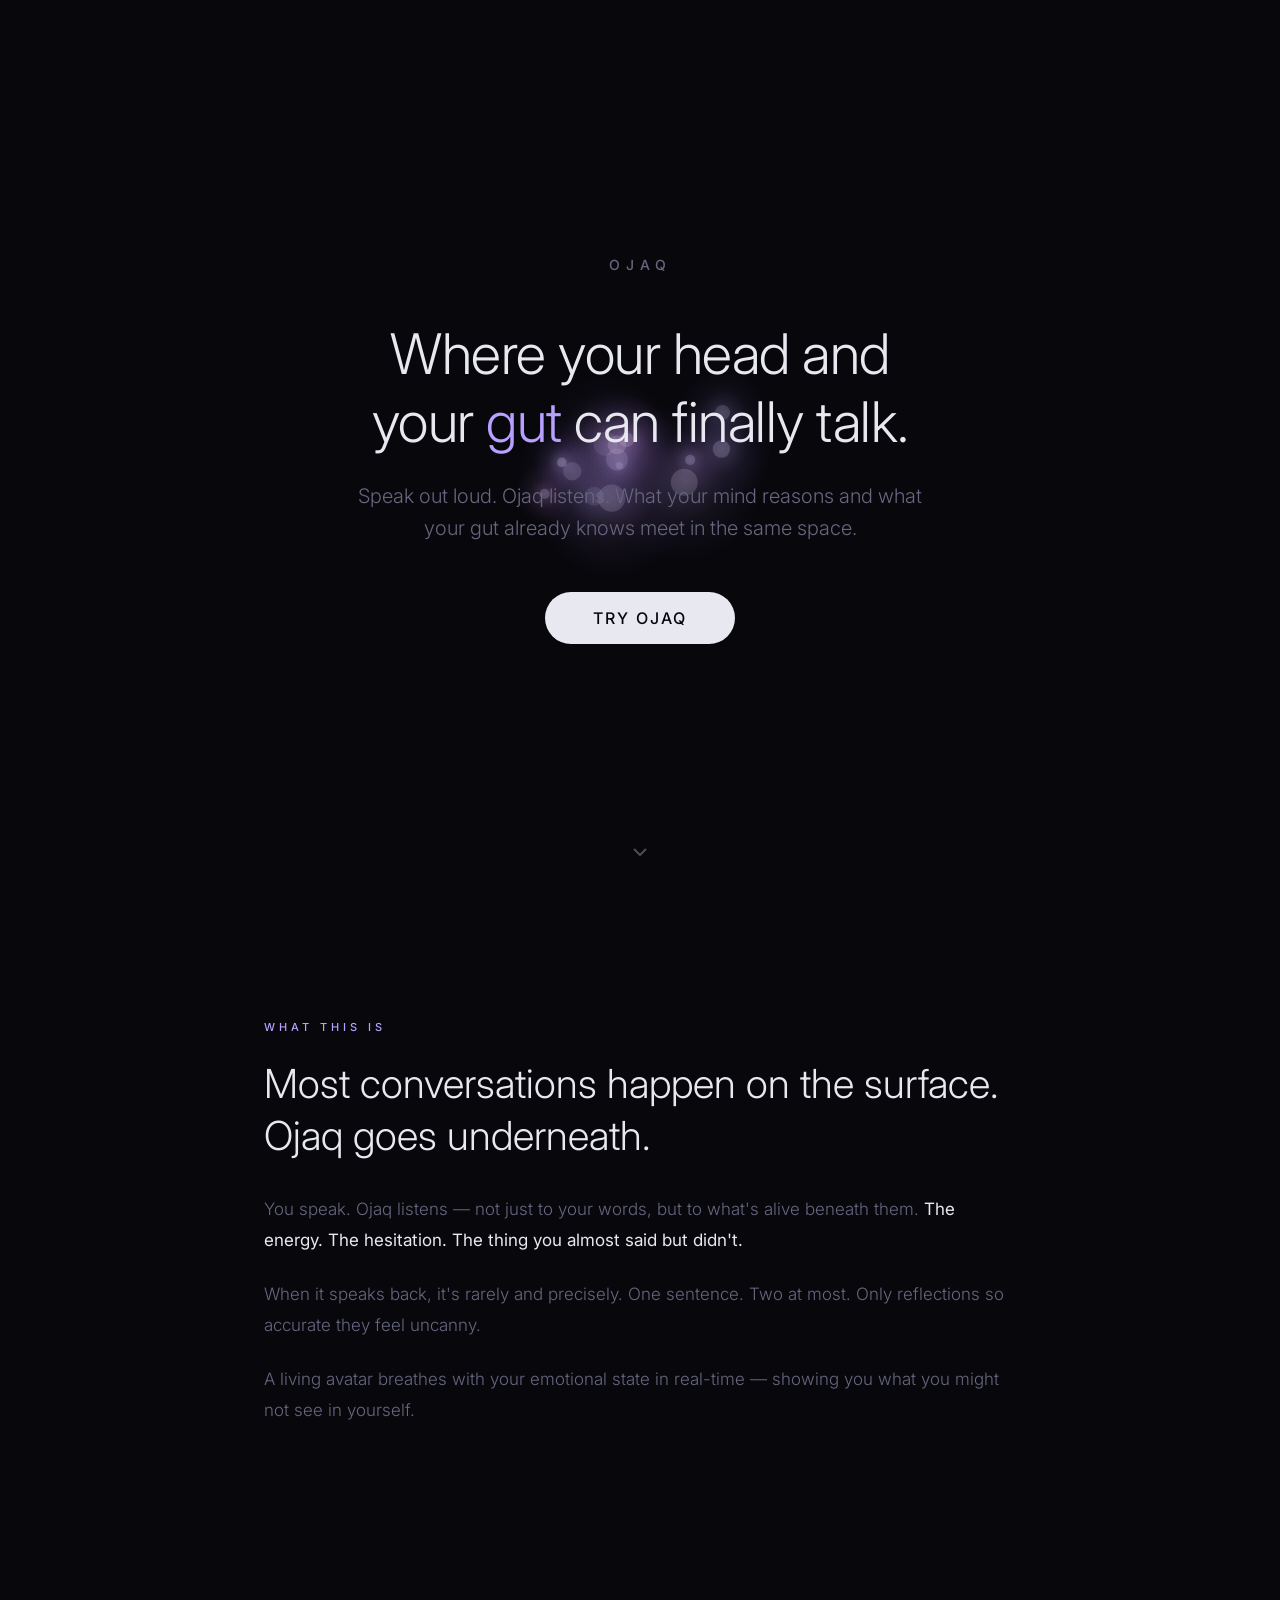
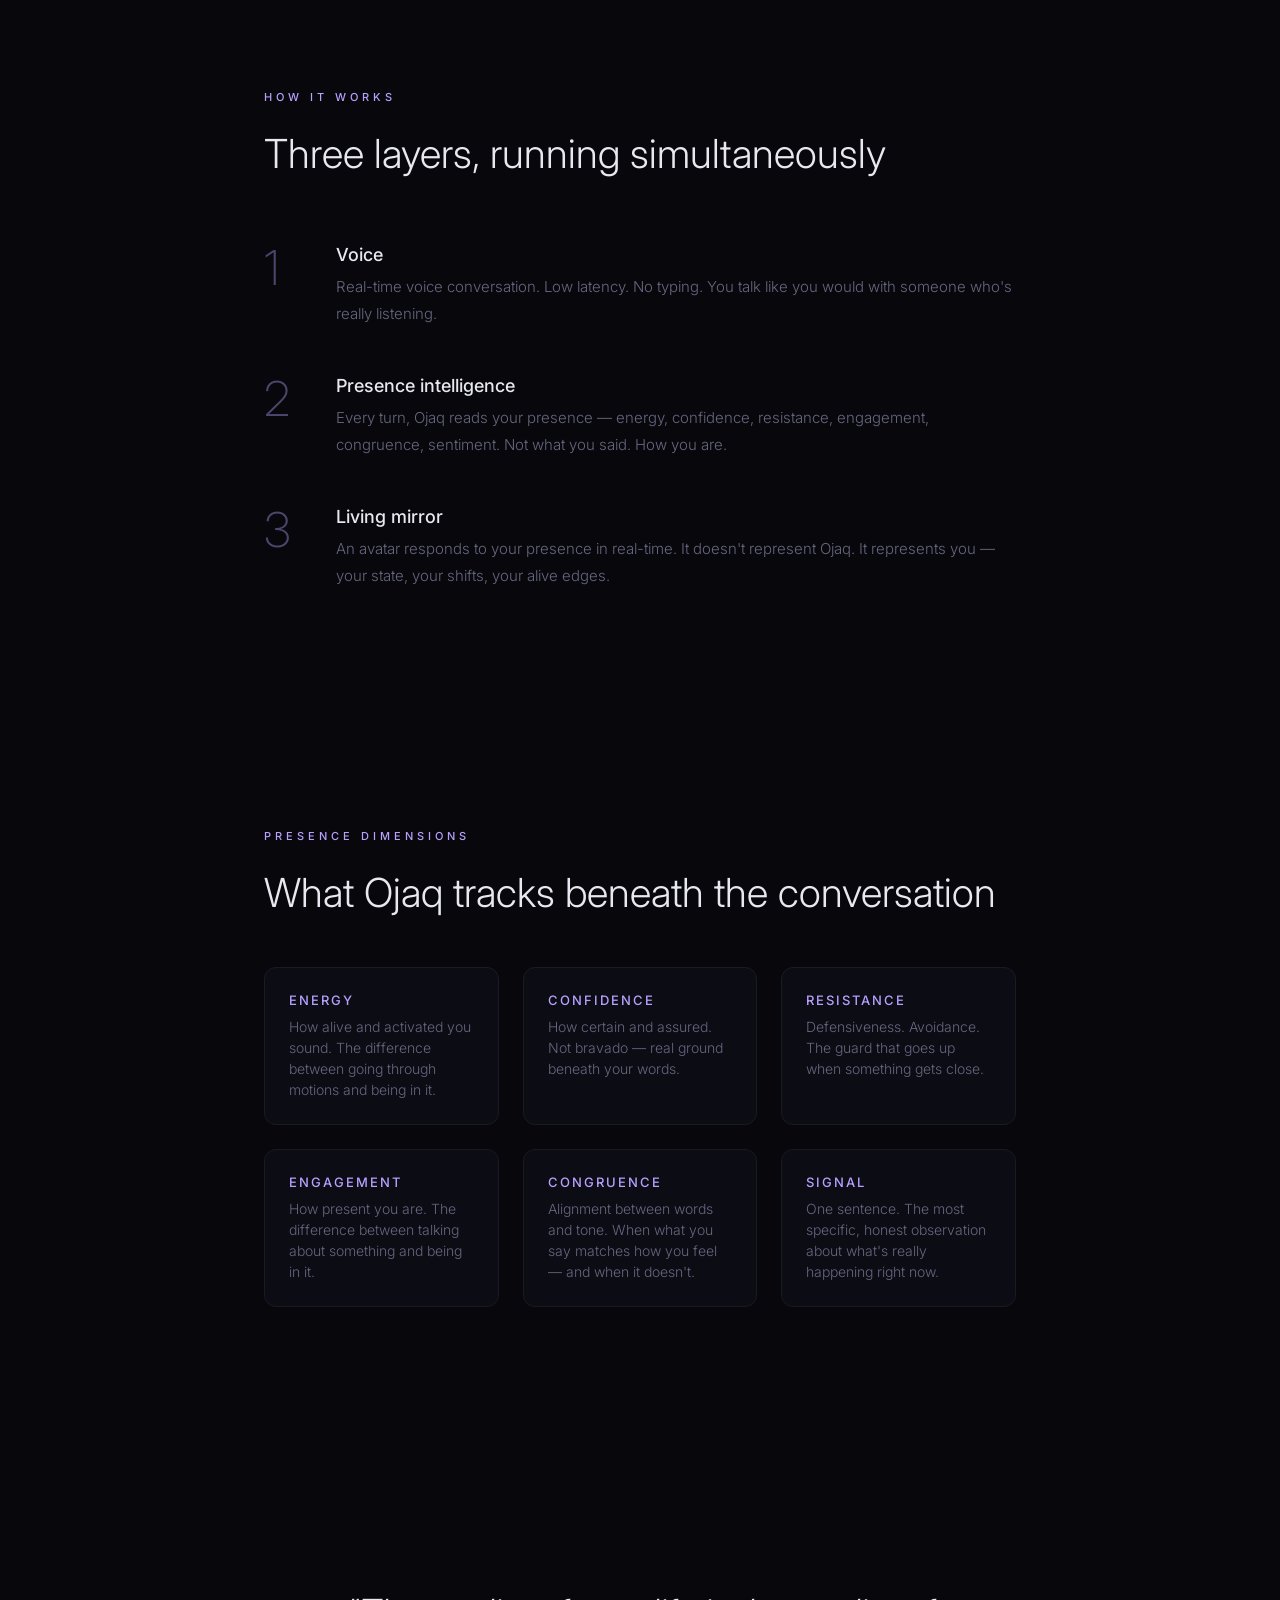
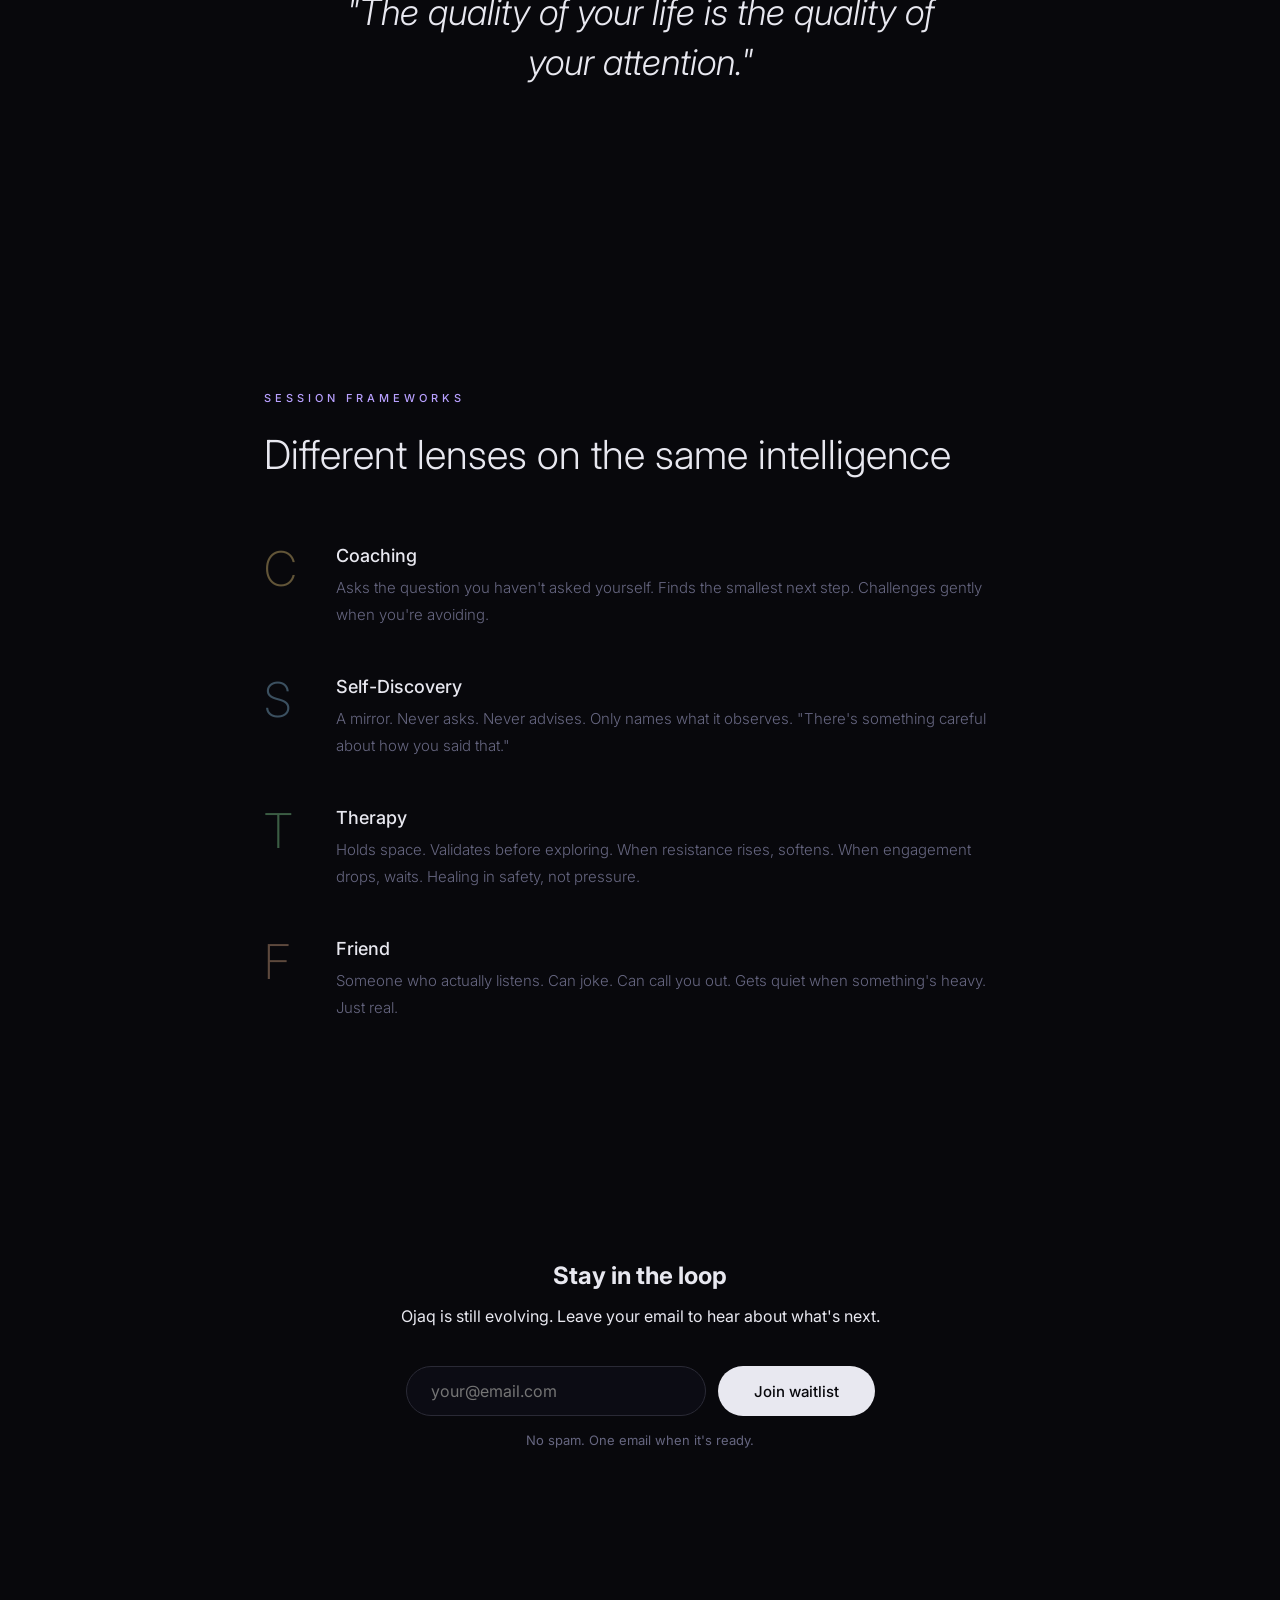
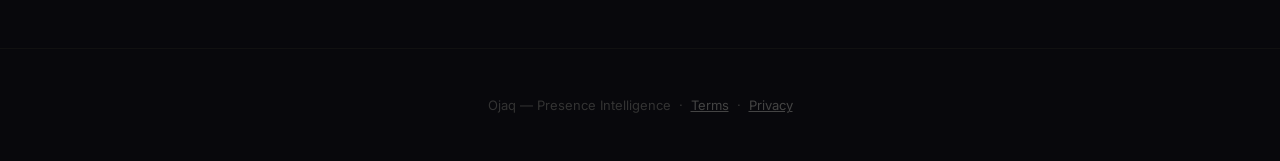
==== landing/index.html @ 5404ad76 "feat(landing): bilingual hero + waitlist, remove memory section - Language detection (navigator.lang" ====
<!DOCTYPE html>
<html lang="en">
<head>
<meta charset="utf-8">
<meta name="viewport" content="width=device-width, initial-scale=1">
<title>Ojaq — Presence Intelligence</title>
<meta name="description" content="An intelligence that listens beneath your words.">
<style>
@import url('https://fonts.googleapis.com/css2?family=Inter:wght@300;400;500;600&display=swap');

* { margin: 0; padding: 0; box-sizing: border-box; }

/* Language-gated visibility — data-lang on <html> drives which copy shows */
html[data-lang="en"] [data-lang="tr"] { display: none; }
html[data-lang="tr"] [data-lang="en"] { display: none; }

:root {
  --bg: #08080c;
  --text: #e8e8f0;
  --muted: #666680;
  --accent: #b8a0ff;
  --warm: #e8c87a;
}

html { scroll-behavior: smooth; }

body {
  font-family: 'Inter', -apple-system, system-ui, sans-serif;
  background: var(--bg);
  color: var(--text);
  overflow-x: hidden;
  -webkit-font-smoothing: antialiased;
}

/* ── hero ── */
.hero {
  min-height: 100vh;
  display: flex;
  flex-direction: column;
  align-items: center;
  justify-content: center;
  position: relative;
}

canvas#orbs {
  position: absolute;
  top: 0; left: 0;
  width: 100%; height: 100%;
  z-index: 0;
}

.hero-content {
  position: relative;
  z-index: 1;
  text-align: center;
  max-width: 640px;
  padding: 0 24px;
}

.logo {
  font-size: 14px;
  font-weight: 500;
  letter-spacing: 6px;
  text-transform: uppercase;
  color: var(--muted);
  margin-bottom: 48px;
}

h1 {
  font-size: clamp(32px, 6vw, 56px);
  font-weight: 300;
  line-height: 1.2;
  margin-bottom: 24px;
  letter-spacing: -0.5px;
}

h1 em {
  font-style: normal;
  color: var(--accent);
}

.subtitle {
  font-size: clamp(16px, 2.5vw, 20px);
  font-weight: 300;
  color: var(--muted);
  line-height: 1.6;
  margin-bottom: 48px;
}

.cta {
  display: inline-block;
  padding: 16px 48px;
  font-size: 16px;
  font-weight: 500;
  letter-spacing: 2px;
  text-transform: uppercase;
  color: var(--bg);
  background: var(--text);
  border: none;
  border-radius: 60px;
  cursor: pointer;
  text-decoration: none;
  transition: all 0.3s ease;
}

.cta:hover {
  background: var(--accent);
  transform: translateY(-2px);
  box-shadow: 0 8px 32px rgba(184, 160, 255, 0.2);
}

.scroll-hint {
  position: absolute;
  bottom: 32px;
  left: 50%;
  transform: translateX(-50%);
  z-index: 1;
  opacity: 0.3;
  animation: drift 2s ease-in-out infinite;
}

.scroll-hint svg { width: 24px; height: 24px; stroke: var(--text); fill: none; stroke-width: 2; }

@keyframes drift {
  0%, 100% { transform: translateX(-50%) translateY(0); }
  50% { transform: translateX(-50%) translateY(8px); }
}

/* ── sections ── */
section {
  padding: 120px 24px;
  max-width: 800px;
  margin: 0 auto;
}

.section-label {
  font-size: 11px;
  font-weight: 500;
  letter-spacing: 4px;
  text-transform: uppercase;
  color: var(--accent);
  margin-bottom: 24px;
}

section h2 {
  font-size: clamp(24px, 4vw, 40px);
  font-weight: 300;
  line-height: 1.3;
  margin-bottom: 32px;
}

section p {
  font-size: 17px;
  font-weight: 300;
  line-height: 1.8;
  color: var(--muted);
  margin-bottom: 24px;
}

section p strong {
  color: var(--text);
  font-weight: 400;
}

/* ── how it works ── */
.steps {
  display: grid;
  gap: 48px;
  margin-top: 64px;
}

.step {
  display: flex;
  gap: 24px;
  align-items: flex-start;
}

.step-num {
  font-size: 48px;
  font-weight: 200;
  color: var(--accent);
  opacity: 0.4;
  line-height: 1;
  min-width: 48px;
}

.step h3 {
  font-size: 18px;
  font-weight: 500;
  margin-bottom: 8px;
}

.step p {
  font-size: 15px;
  margin-bottom: 0;
}

/* ── presence dimensions ── */
.dimensions {
  display: grid;
  grid-template-columns: repeat(auto-fit, minmax(200px, 1fr));
  gap: 24px;
  margin-top: 48px;
}

.dim {
  padding: 24px;
  border: 1px solid #1a1a24;
  border-radius: 12px;
  background: #0c0c14;
}

.dim-name {
  font-size: 13px;
  font-weight: 500;
  letter-spacing: 2px;
  text-transform: uppercase;
  color: var(--accent);
  margin-bottom: 8px;
}

.dim p {
  font-size: 14px;
  line-height: 1.5;
  margin-bottom: 0;
}

/* ── quote ── */
.quote-section {
  text-align: center;
  padding: 160px 24px;
}

.quote {
  font-size: clamp(22px, 4vw, 36px);
  font-weight: 300;
  line-height: 1.4;
  font-style: italic;
  color: var(--text);
  max-width: 640px;
  margin: 0 auto 24px;
}

.quote-attr {
  font-size: 14px;
  color: var(--muted);
}

/* ── waitlist ── */
.waitlist {
  text-align: center;
  padding: 120px 24px 160px;
}

.waitlist h2 {
  margin-bottom: 16px;
}

.waitlist p {
  text-align: center;
  margin-bottom: 40px;
}

.email-form {
  display: flex;
  gap: 12px;
  justify-content: center;
  flex-wrap: wrap;
}

.email-form input {
  font-family: inherit;
  font-size: 16px;
  padding: 14px 24px;
  border-radius: 60px;
  border: 1px solid #2a2a36;
  background: #0c0c14;
  color: var(--text);
  width: 300px;
  outline: none;
  transition: border-color 0.2s;
}

.email-form input:focus {
  border-color: var(--accent);
}

.email-form button {
  font-family: inherit;
  font-size: 15px;
  font-weight: 500;
  padding: 14px 36px;
  border-radius: 60px;
  border: none;
  background: var(--text);
  color: var(--bg);
  cursor: pointer;
  transition: all 0.3s;
}

.email-form button:hover {
  background: var(--accent);
}

.email-note {
  font-size: 13px;
  color: var(--muted);
  margin-top: 16px;
}

/* ── footer ── */
footer {
  text-align: center;
  padding: 48px 24px;
  font-size: 13px;
  color: #333;
  border-top: 1px solid #111;
}

/* ── responsive ── */
@media (max-width: 600px) {
  section { padding: 80px 20px; }
  .step { flex-direction: column; gap: 8px; }
  .step-num { font-size: 36px; }
  .email-form input { width: 100%; }
}
</style>
</head>
<body>

<script>
// Detect UI language and set data-lang on <html> before first paint.
// Order: ?lang=tr|en URL param > navigator.language prefix > fallback 'en'.
(function() {
  const urlLang = new URLSearchParams(location.search).get('lang');
  const browserLang = (navigator.language || 'en').toLowerCase().slice(0, 2);
  const lang = (urlLang === 'tr' || urlLang === 'en') ? urlLang
             : (browserLang === 'tr' ? 'tr' : 'en');
  document.documentElement.setAttribute('data-lang', lang);
})();
</script>

<!-- ── hero ── -->
<div class="hero">
  <canvas id="orbs"></canvas>
  <div class="hero-content">
    <div class="logo">Ojaq</div>
    <div data-lang="tr">
      <h1>Düşüncelerinizi açığa çıkaran, <em>iç sesinizi</em> duyuran bir alan.</h1>
      <p class="subtitle">Sesle konuşursunuz. Ojaq dinler. Mantığınızın söylediği ile sezginizin bildiği aynı alanda buluşur.</p>
      <a href="/playground" class="cta">Ojaq'ı dene</a>
    </div>
    <div data-lang="en">
      <h1>Where your head and your <em>gut</em> can finally talk.</h1>
      <p class="subtitle">Speak out loud. Ojaq listens. What your mind reasons and what your gut already knows meet in the same space.</p>
      <a href="/playground" class="cta">Try Ojaq</a>
    </div>
  </div>
  <div class="scroll-hint">
    <svg viewBox="0 0 24 24"><polyline points="6 9 12 15 18 9"/></svg>
  </div>
</div>

<!-- ── what ── -->
<section>
  <div class="section-label">What this is</div>
  <h2>Most conversations happen on the surface. Ojaq goes underneath.</h2>
  <p>You speak. Ojaq listens — not just to your words, but to what's alive beneath them. <strong>The energy. The hesitation. The thing you almost said but didn't.</strong></p>
  <p>When it speaks back, it's rarely and precisely. One sentence. Two at most. Only reflections so accurate they feel uncanny.</p>
  <p>A living avatar breathes with your emotional state in real-time — showing you what you might not see in yourself.</p>
</section>

<!-- ── how ── -->
<section>
  <div class="section-label">How it works</div>
  <h2>Three layers, running simultaneously</h2>
  <div class="steps">
    <div class="step">
      <div class="step-num">1</div>
      <div>
        <h3>Voice</h3>
        <p>Real-time voice conversation. Low latency. No typing. You talk like you would with someone who's really listening.</p>
      </div>
    </div>
    <div class="step">
      <div class="step-num">2</div>
      <div>
        <h3>Presence intelligence</h3>
        <p>Every turn, Ojaq reads your presence — energy, confidence, resistance, engagement, congruence, sentiment. Not what you said. How you are.</p>
      </div>
    </div>
    <div class="step">
      <div class="step-num">3</div>
      <div>
        <h3>Living mirror</h3>
        <p>An avatar responds to your presence in real-time. It doesn't represent Ojaq. It represents you — your state, your shifts, your alive edges.</p>
      </div>
    </div>
  </div>
</section>

<!-- ── presence ── -->
<section>
  <div class="section-label">Presence dimensions</div>
  <h2>What Ojaq tracks beneath the conversation</h2>
  <div class="dimensions">
    <div class="dim">
      <div class="dim-name">Energy</div>
      <p>How alive and activated you sound. The difference between going through motions and being in it.</p>
    </div>
    <div class="dim">
      <div class="dim-name">Confidence</div>
      <p>How certain and assured. Not bravado — real ground beneath your words.</p>
    </div>
    <div class="dim">
      <div class="dim-name">Resistance</div>
      <p>Defensiveness. Avoidance. The guard that goes up when something gets close.</p>
    </div>
    <div class="dim">
      <div class="dim-name">Engagement</div>
      <p>How present you are. The difference between talking about something and being in it.</p>
    </div>
    <div class="dim">
      <div class="dim-name">Congruence</div>
      <p>Alignment between words and tone. When what you say matches how you feel — and when it doesn't.</p>
    </div>
    <div class="dim">
      <div class="dim-name">Signal</div>
      <p>One sentence. The most specific, honest observation about what's really happening right now.</p>
    </div>
  </div>
</section>

<!-- ── quote ── -->
<div class="quote-section">
  <p class="quote">"The quality of your life is the quality of your attention."</p>
</div>

<!-- ── frameworks ── -->
<section>
  <div class="section-label">Session frameworks</div>
  <h2>Different lenses on the same intelligence</h2>
  <div class="steps">
    <div class="step">
      <div class="step-num" style="color: var(--warm);">C</div>
      <div>
        <h3>Coaching</h3>
        <p>Asks the question you haven't asked yourself. Finds the smallest next step. Challenges gently when you're avoiding.</p>
      </div>
    </div>
    <div class="step">
      <div class="step-num" style="color: #88bbdd;">S</div>
      <div>
        <h3>Self-Discovery</h3>
        <p>A mirror. Never asks. Never advises. Only names what it observes. "There's something careful about how you said that."</p>
      </div>
    </div>
    <div class="step">
      <div class="step-num" style="color: #88dd99;">T</div>
      <div>
        <h3>Therapy</h3>
        <p>Holds space. Validates before exploring. When resistance rises, softens. When engagement drops, waits. Healing in safety, not pressure.</p>
      </div>
    </div>
    <div class="step">
      <div class="step-num" style="color: #ddaa88;">F</div>
      <div>
        <h3>Friend</h3>
        <p>Someone who actually listens. Can joke. Can call you out. Gets quiet when something's heavy. Just real.</p>
      </div>
    </div>
  </div>
</section>

<!-- ── waitlist ── -->
<div class="waitlist">
  <h2 data-lang="tr">Gelişmelerden haberdar olun</h2>
  <h2 data-lang="en">Stay in the loop</h2>
  <p data-lang="tr">Ojaq gelişmeye devam ediyor. Yeniliklerden haberdar olmak için bırakın.</p>
  <p data-lang="en">Ojaq is still evolving. Leave your email to hear about what's next.</p>
  <form class="email-form" id="waitlist-form">
    <input type="email" placeholder="your@email.com" required id="email-input">
    <button type="submit" data-lang="tr">Kayıt ol</button>
    <button type="submit" data-lang="en">Join waitlist</button>
  </form>
  <p class="email-note" id="form-note">No spam. One email when it's ready.</p>
</div>

<footer>Ojaq &mdash; Presence Intelligence &nbsp;&middot;&nbsp; <a href="/terms" style="color:#444">Terms</a> &nbsp;&middot;&nbsp; <a href="/privacy" style="color:#444">Privacy</a></footer>

<!-- ── orb animation ── -->
<script>
const canvas = document.getElementById('orbs');
const ctx = canvas.getContext('2d');
let W, H;

function resize() {
  W = canvas.width = canvas.offsetWidth * devicePixelRatio;
  H = canvas.height = canvas.offsetHeight * devicePixelRatio;
  ctx.scale(devicePixelRatio, devicePixelRatio);
}
resize();
window.addEventListener('resize', resize);

class Orb {
  constructor() {
    this.reset();
  }
  reset() {
    const w = canvas.offsetWidth, h = canvas.offsetHeight;
    this.x = w * 0.3 + Math.random() * w * 0.4;
    this.y = h * 0.3 + Math.random() * h * 0.4;
    this.r = 6 + Math.random() * 20;
    this.phase = Math.random() * Math.PI * 2;
    this.speed = 0.3 + Math.random() * 0.7;
    this.orbit = 30 + Math.random() * 80;
    this.hue = 240 + Math.random() * 40;  // blue-purple range
    this.alpha = 0.15 + Math.random() * 0.25;
  }
}

const orbs = Array.from({ length: 14 }, () => new Orb());
let t = 0;
let mouseX = 0.5, mouseY = 0.5;

document.addEventListener('mousemove', (e) => {
  mouseX = e.clientX / window.innerWidth;
  mouseY = e.clientY / window.innerHeight;
});

function draw() {
  const w = canvas.offsetWidth, h = canvas.offsetHeight;
  ctx.clearRect(0, 0, w, h);
  t += 0.003;

  const cx = w * (0.45 + mouseX * 0.1);
  const cy = h * (0.45 + mouseY * 0.1);

  for (const o of orbs) {
    o.phase += o.speed * 0.008;

    // Gentle orbit around center
    const tx = cx + Math.cos(o.phase) * o.orbit;
    const ty = cy + Math.sin(o.phase * 0.7) * o.orbit * 0.6;
    o.x += (tx - o.x) * 0.015;
    o.y += (ty - o.y) * 0.015;

    // Breathing
    const breathe = 1 + Math.sin(t * 2 + o.phase) * 0.15;
    const r = o.r * breathe;

    // Draw
    const grad = ctx.createRadialGradient(o.x, o.y, 0, o.x, o.y, r * 3);
    grad.addColorStop(0, `hsla(${o.hue}, 40%, 70%, ${o.alpha})`);
    grad.addColorStop(0.5, `hsla(${o.hue}, 40%, 60%, ${o.alpha * 0.3})`);
    grad.addColorStop(1, `hsla(${o.hue}, 40%, 50%, 0)`);

    ctx.beginPath();
    ctx.arc(o.x, o.y, r * 3, 0, Math.PI * 2);
    ctx.fillStyle = grad;
    ctx.fill();

    // Core
    ctx.beginPath();
    ctx.arc(o.x, o.y, r * 0.5, 0, Math.PI * 2);
    ctx.fillStyle = `hsla(${o.hue}, 30%, 80%, ${o.alpha * 0.8})`;
    ctx.fill();
  }

  requestAnimationFrame(draw);
}

draw();

// Waitlist form
document.getElementById('waitlist-form').addEventListener('submit', async (e) => {
  e.preventDefault();
  const email = document.getElementById('email-input').value.trim();
  if (!email) return;

  const msgs = {
    tr: {
      success: "Kaydınız alındı.",
      error: "Bir sorun oldu, tekrar deneyin.",
      duplicate: "Zaten kayıtlısınız."
    },
    en: {
      success: "You're in. We'll be in touch.",
      error: "Something went wrong. Try again.",
      duplicate: "You're already on the list."
    }
  };
  const lang = document.documentElement.getAttribute('data-lang') || 'en';

  // Local dedupe
  const sent = JSON.parse(localStorage.getItem('ojaq_wl_sent') || '[]');
  if (sent.includes(email.toLowerCase())) {
    document.getElementById('form-note').textContent = msgs[lang].duplicate;
    document.getElementById('form-note').style.color = '#b8a0ff';
    return;
  }

  try {
    const r = await fetch('/waitlist', {
      method: 'POST',
      headers: { 'Content-Type': 'application/json' },
      body: JSON.stringify({ email, source: 'landing' }),
    });
    const d = await r.json();
    if (d.ok) {
      sent.push(email.toLowerCase());
      localStorage.setItem('ojaq_wl_sent', JSON.stringify(sent));
      document.getElementById('email-input').value = '';
      document.getElementById('form-note').textContent = msgs[lang].success;
      document.getElementById('form-note').style.color = '#b8a0ff';
    }
  } catch {
    document.getElementById('form-note').textContent = msgs[lang].error;
    document.getElementById('form-note').style.color = '#ff6b6b';
  }
});
</script>
</body>
</html>
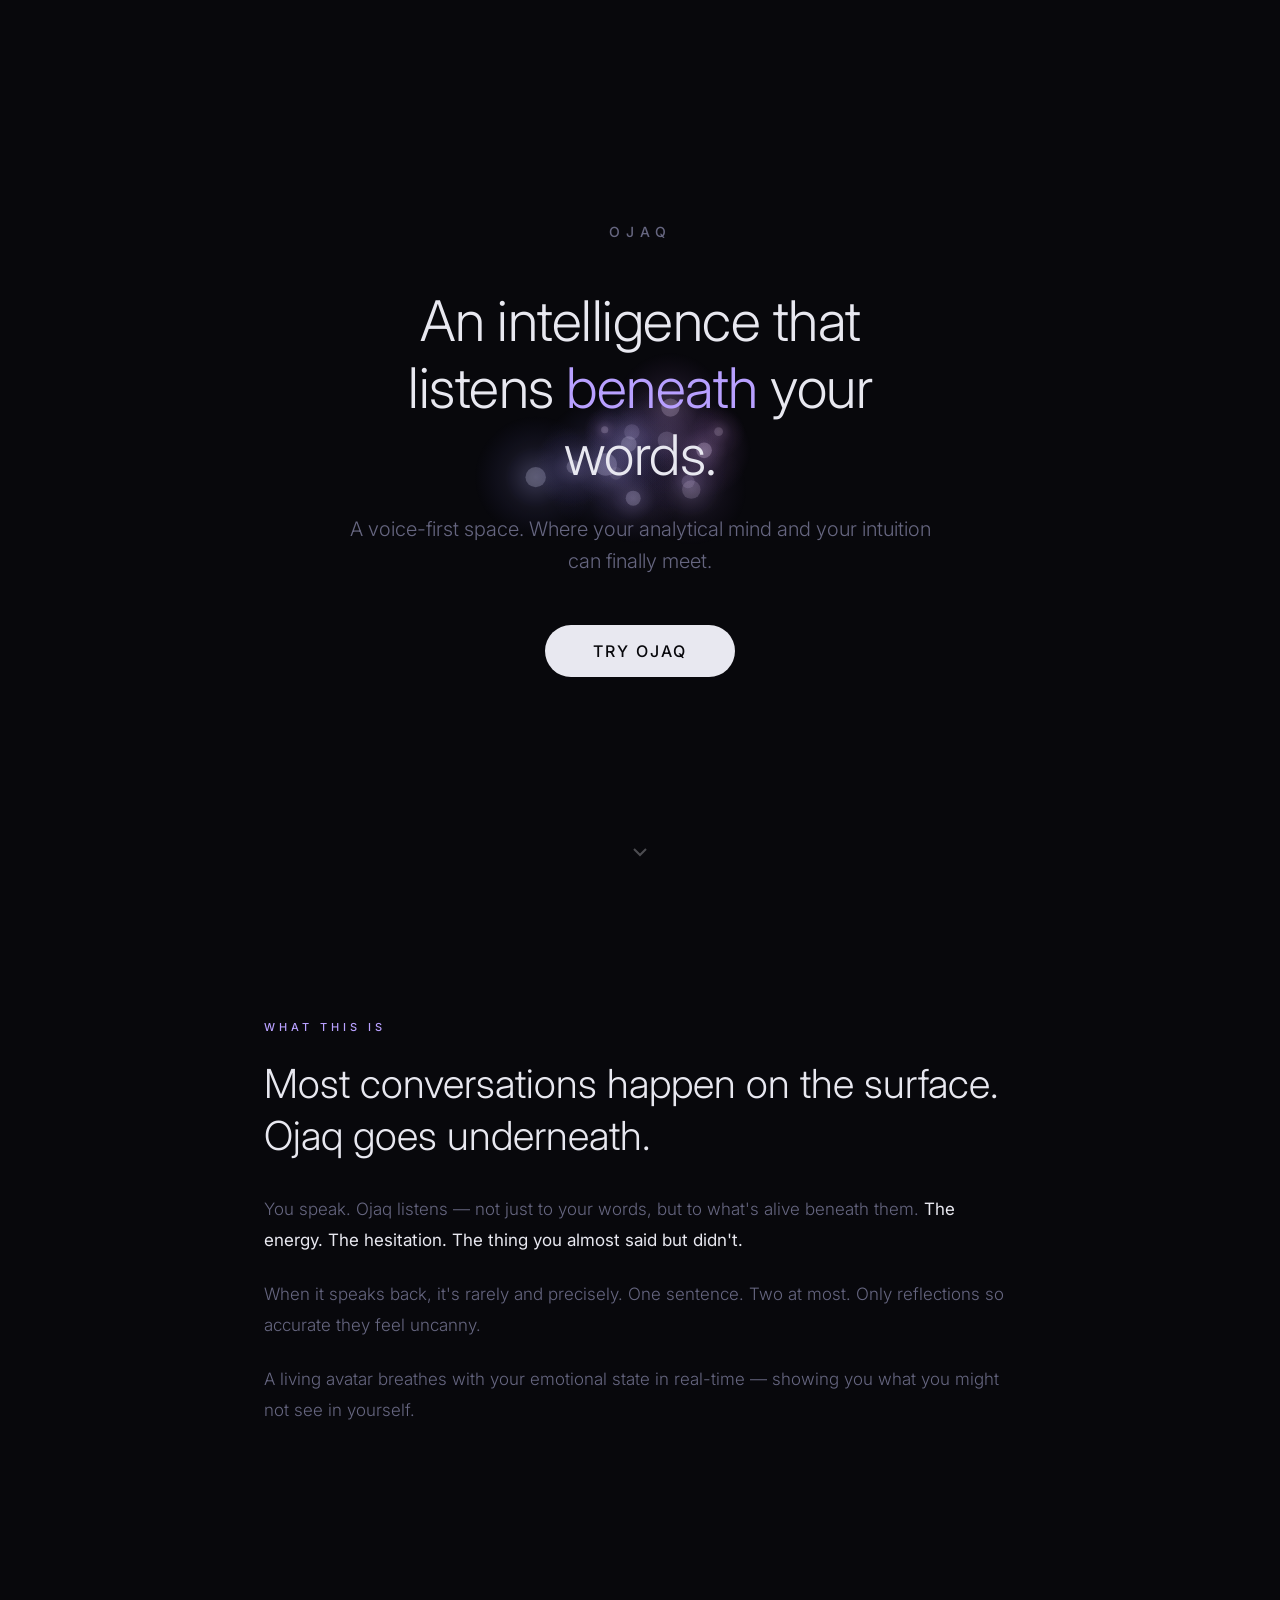
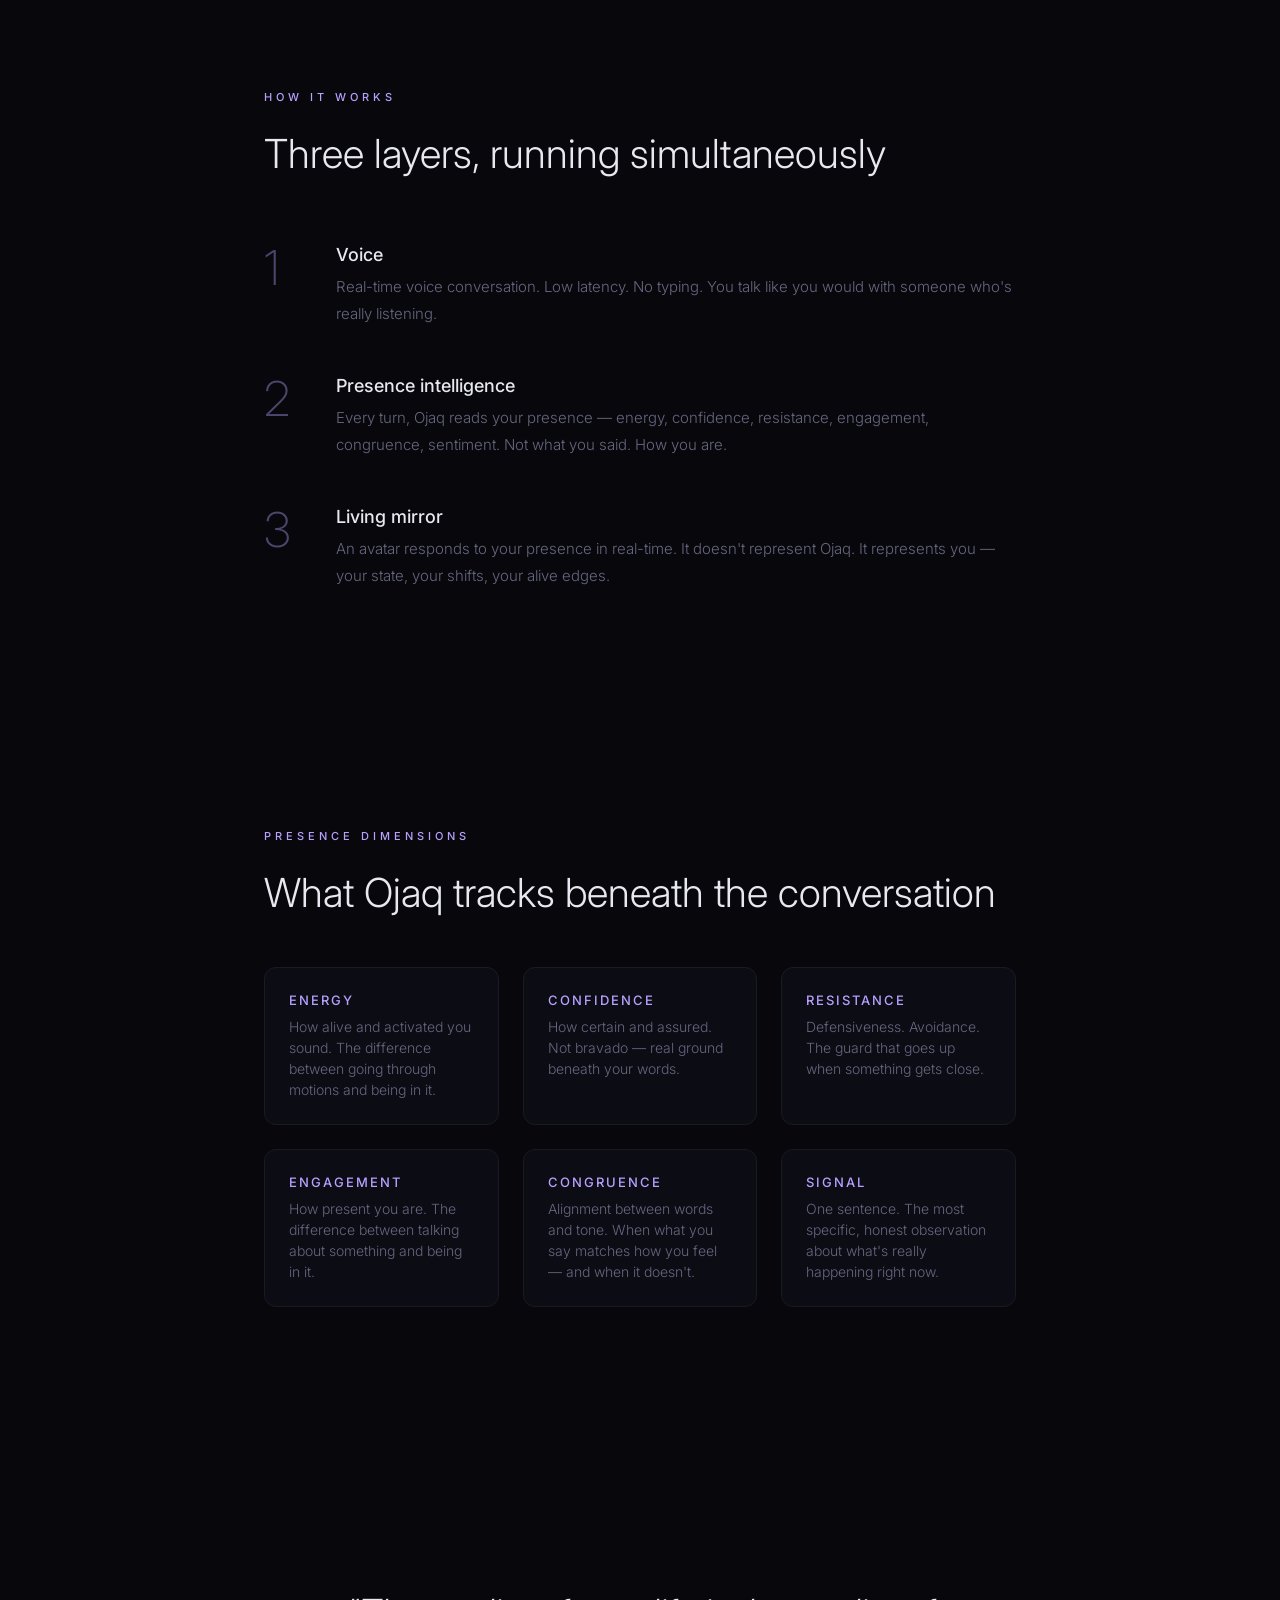
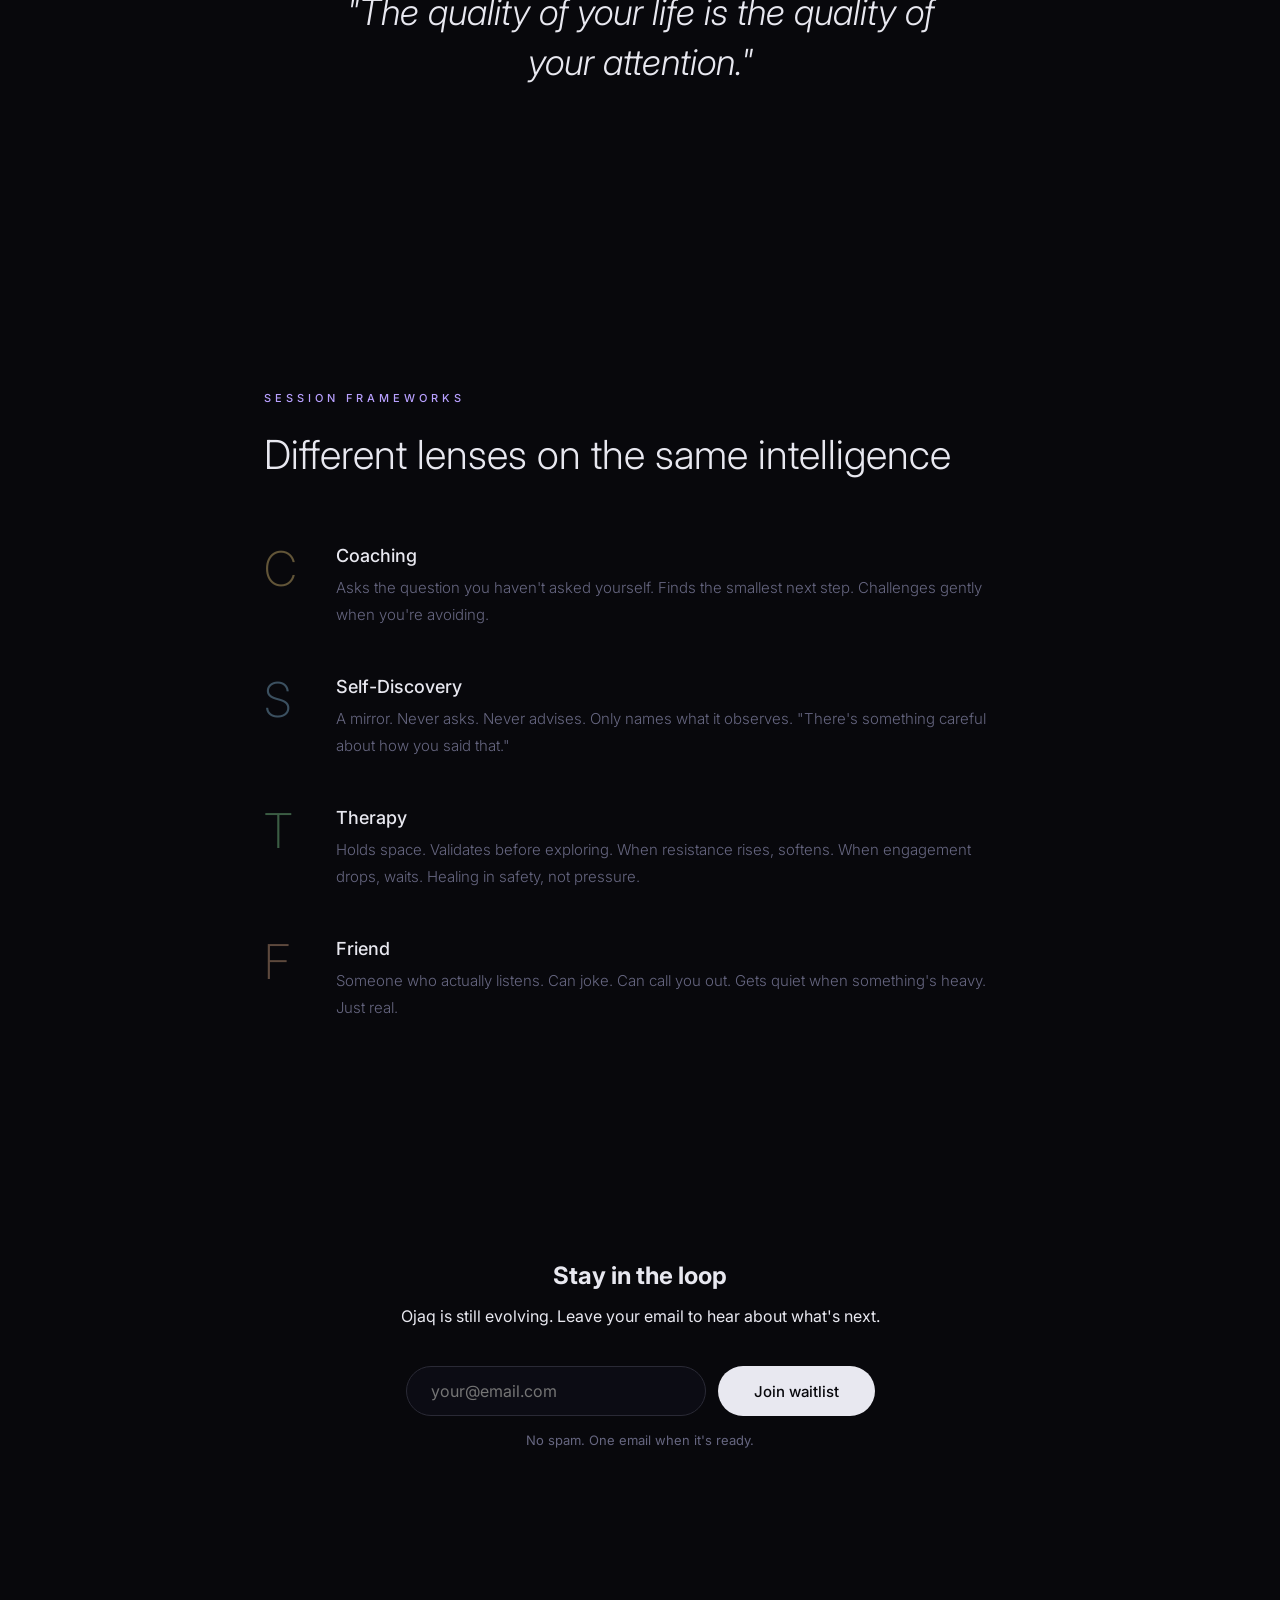
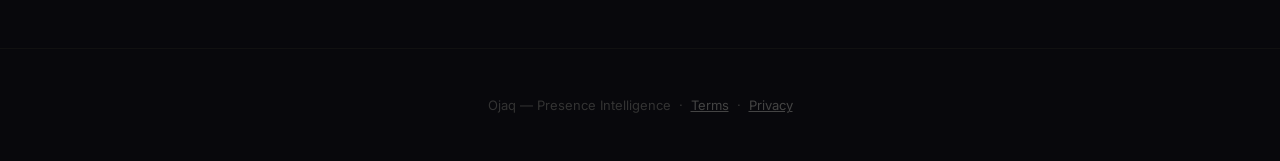
==== commit 30a9042f: "fix(landing): revise English hero — restore "beneath" framing Co-Authored-By: Claude Opus 4.7 (1M co" ====
--- a/landing/index.html
+++ b/landing/index.html
@@ -351,8 +351,8 @@
       <a href="/playground" class="cta">Ojaq'ı dene</a>
     </div>
     <div data-lang="en">
-      <h1>Where your head and your <em>gut</em> can finally talk.</h1>
-      <p class="subtitle">Speak out loud. Ojaq listens. What your mind reasons and what your gut already knows meet in the same space.</p>
+      <h1>An intelligence that listens <em>beneath</em> your words.</h1>
+      <p class="subtitle">A voice-first space. Where your analytical mind and your intuition can finally meet.</p>
       <a href="/playground" class="cta">Try Ojaq</a>
     </div>
   </div>
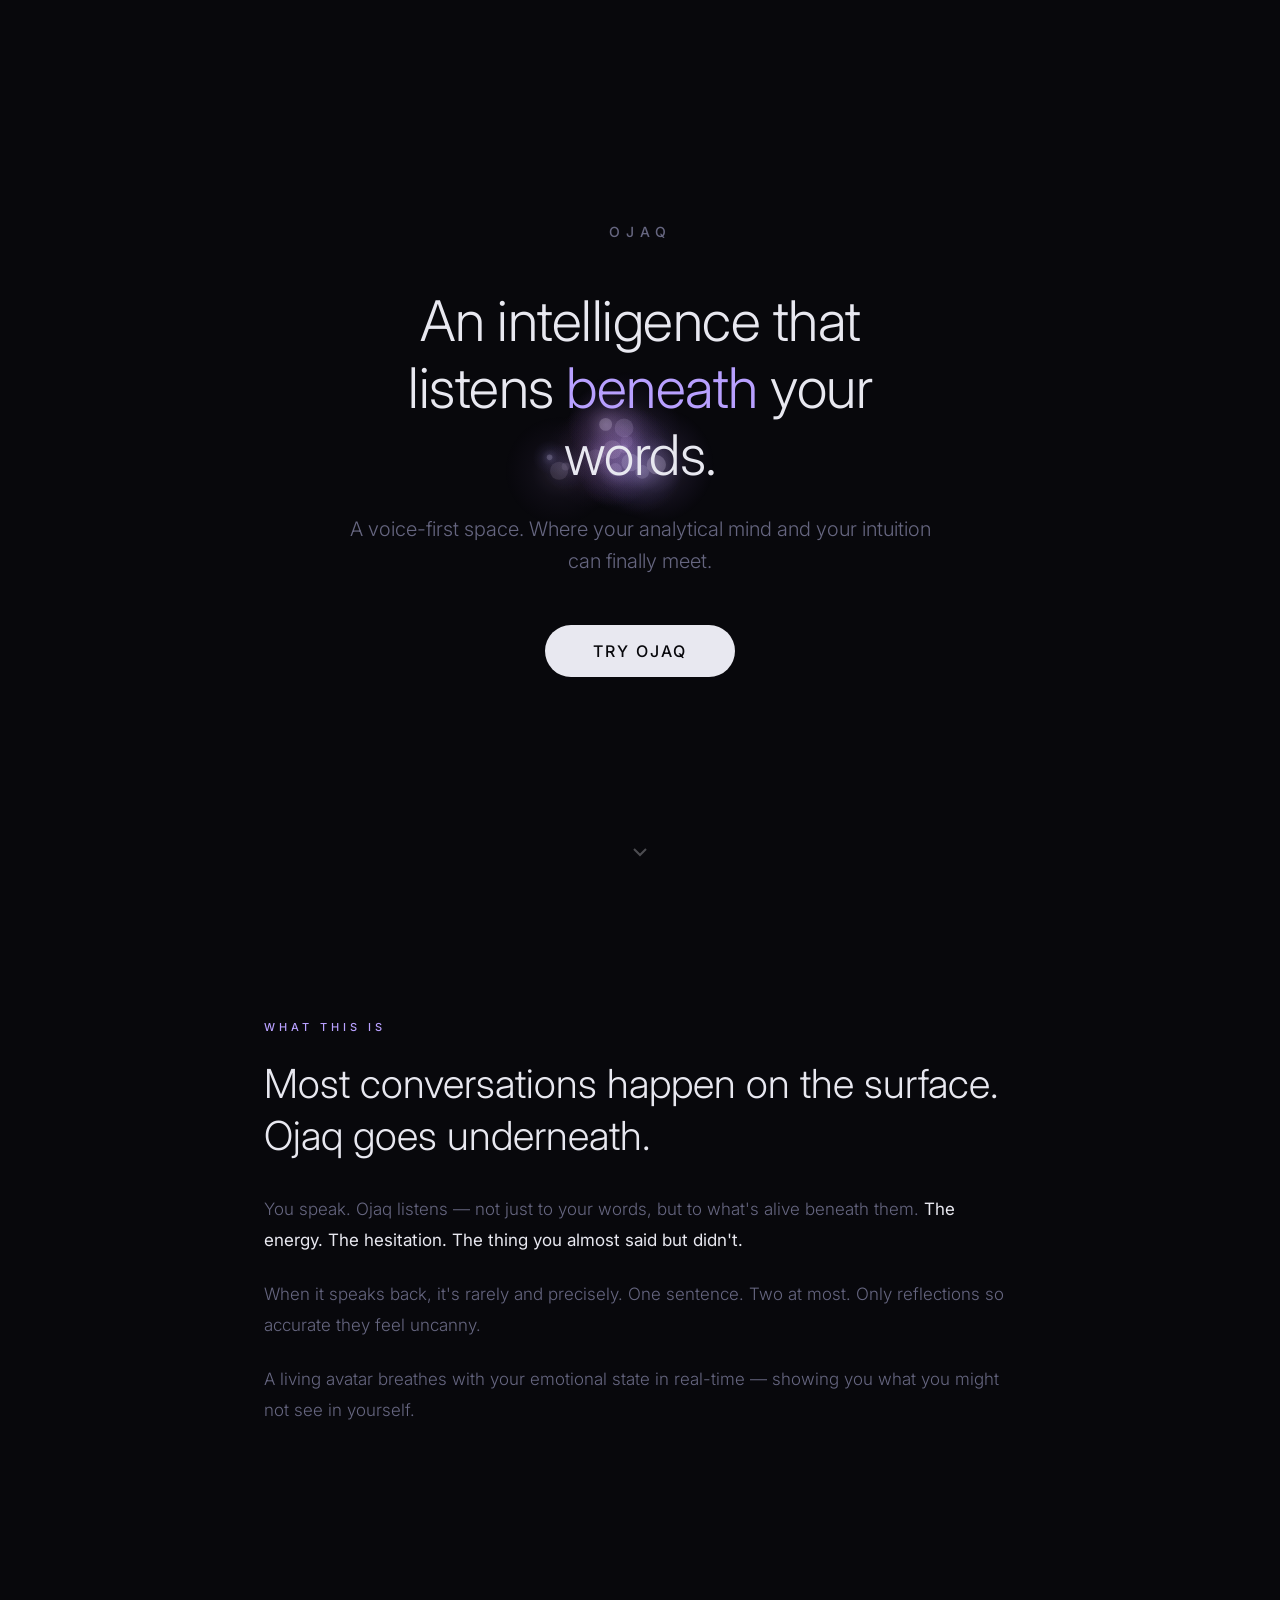
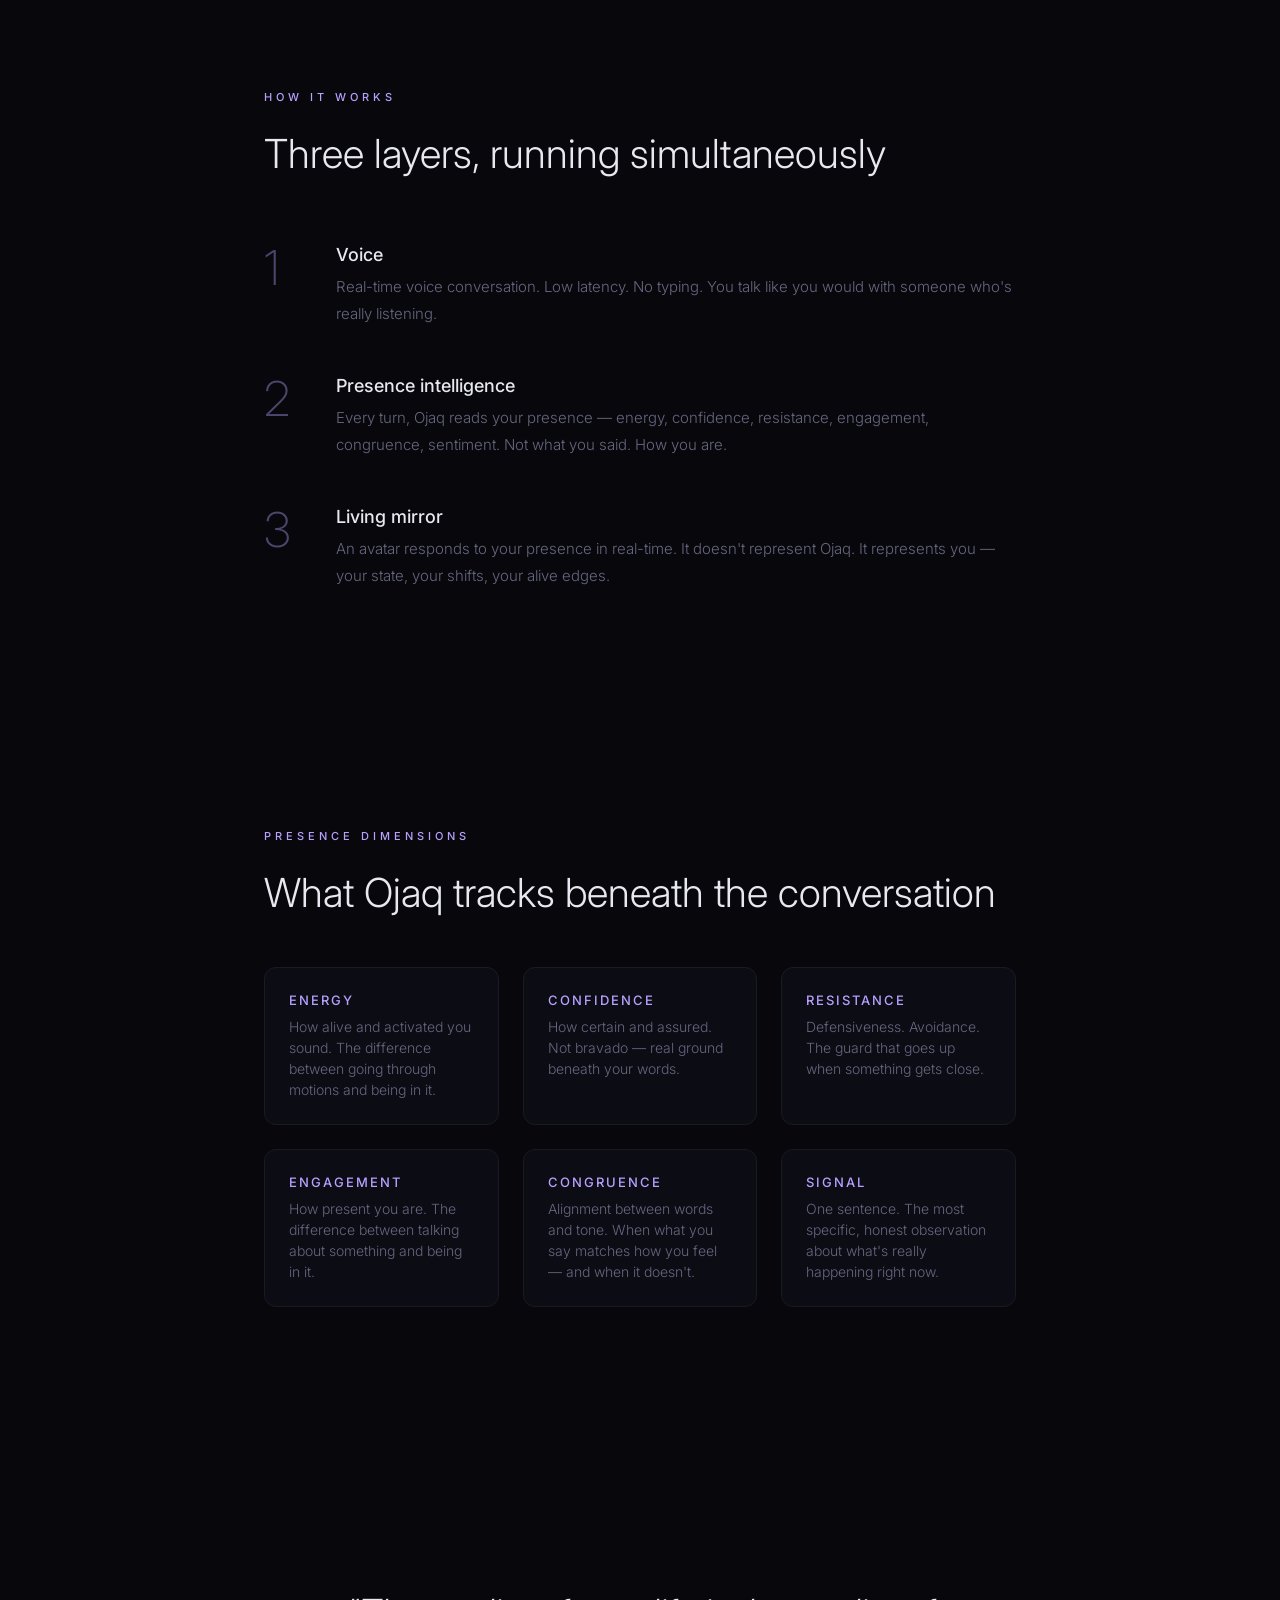
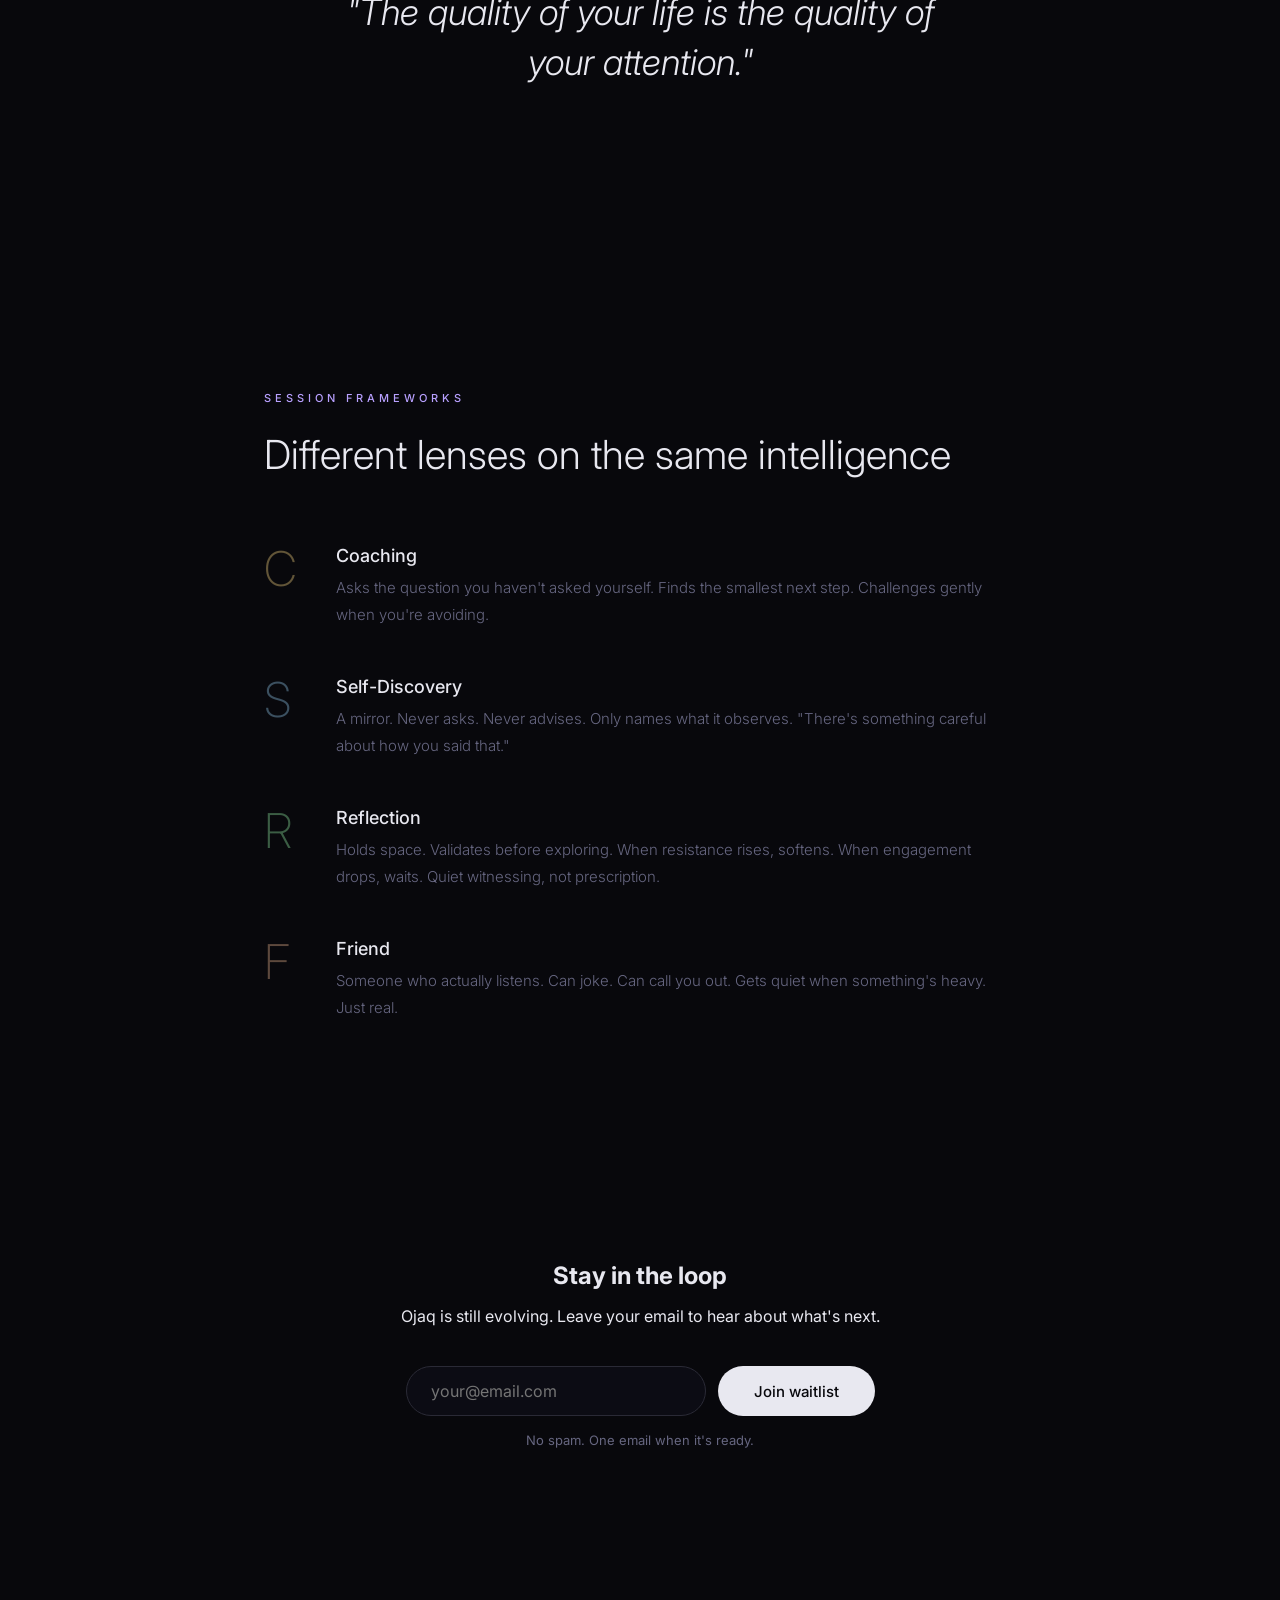
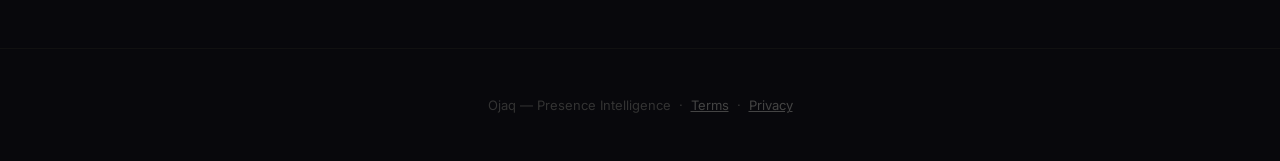
==== commit e6c85e0d: "chore(landing): Therapy card → Reflection card Session-frameworks section, third card: letter T → R," ====
--- a/landing/index.html
+++ b/landing/index.html
@@ -456,10 +456,10 @@
       </div>
     </div>
     <div class="step">
-      <div class="step-num" style="color: #88dd99;">T</div>
+      <div class="step-num" style="color: #88dd99;">R</div>
       <div>
-        <h3>Therapy</h3>
-        <p>Holds space. Validates before exploring. When resistance rises, softens. When engagement drops, waits. Healing in safety, not pressure.</p>
+        <h3>Reflection</h3>
+        <p>Holds space. Validates before exploring. When resistance rises, softens. When engagement drops, waits. Quiet witnessing, not prescription.</p>
       </div>
     </div>
     <div class="step">
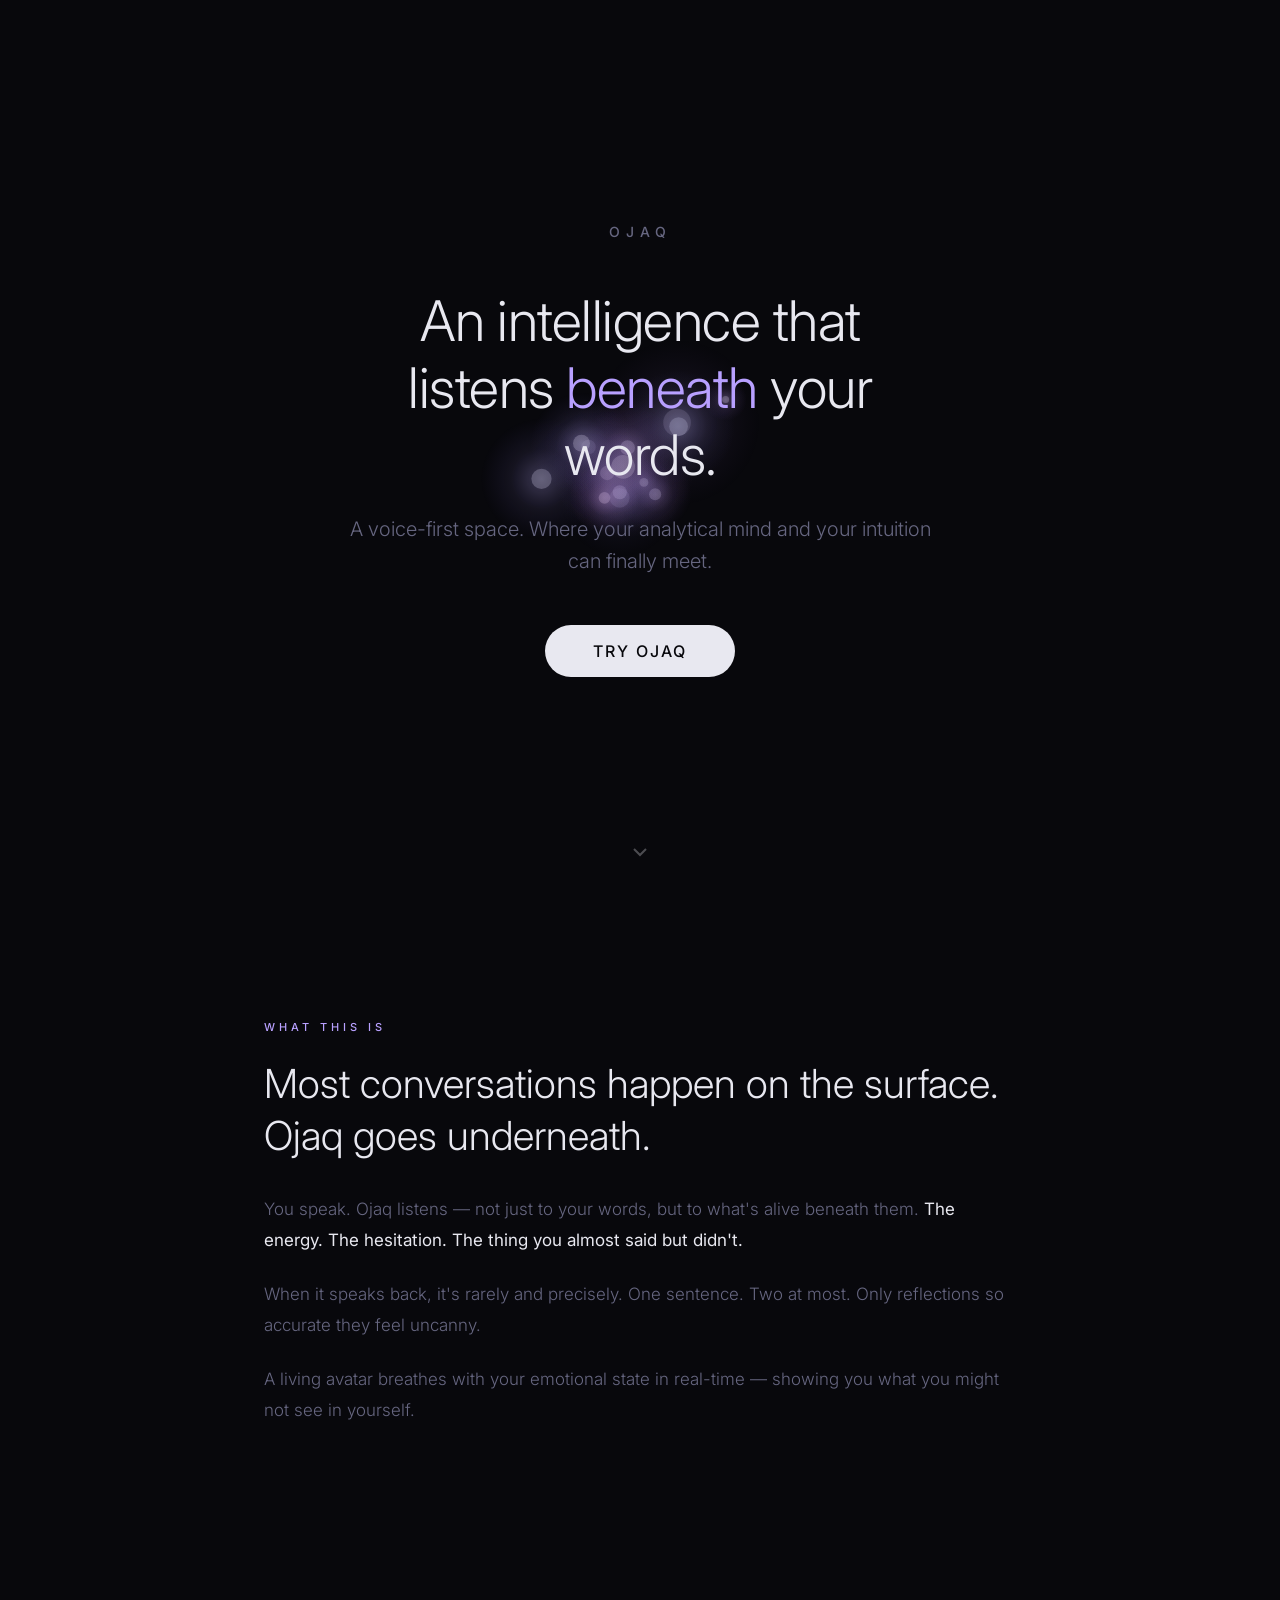
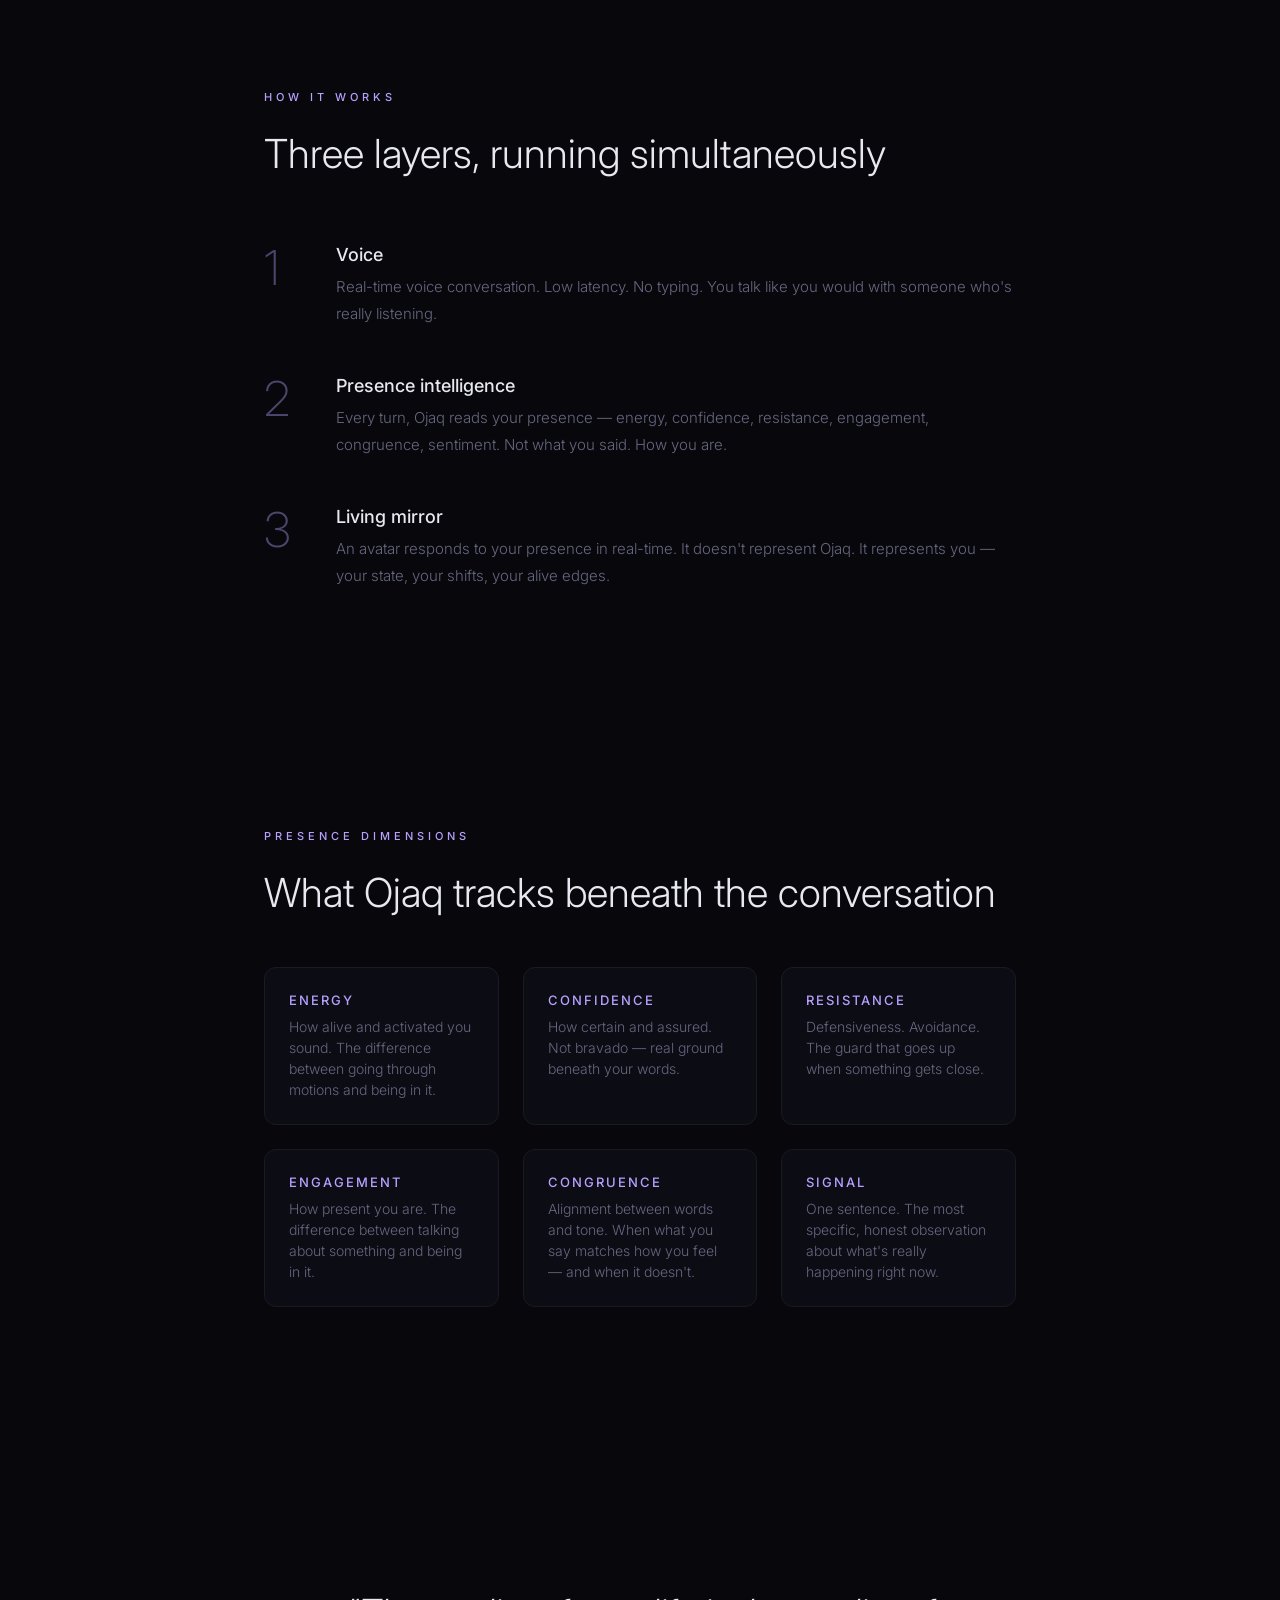
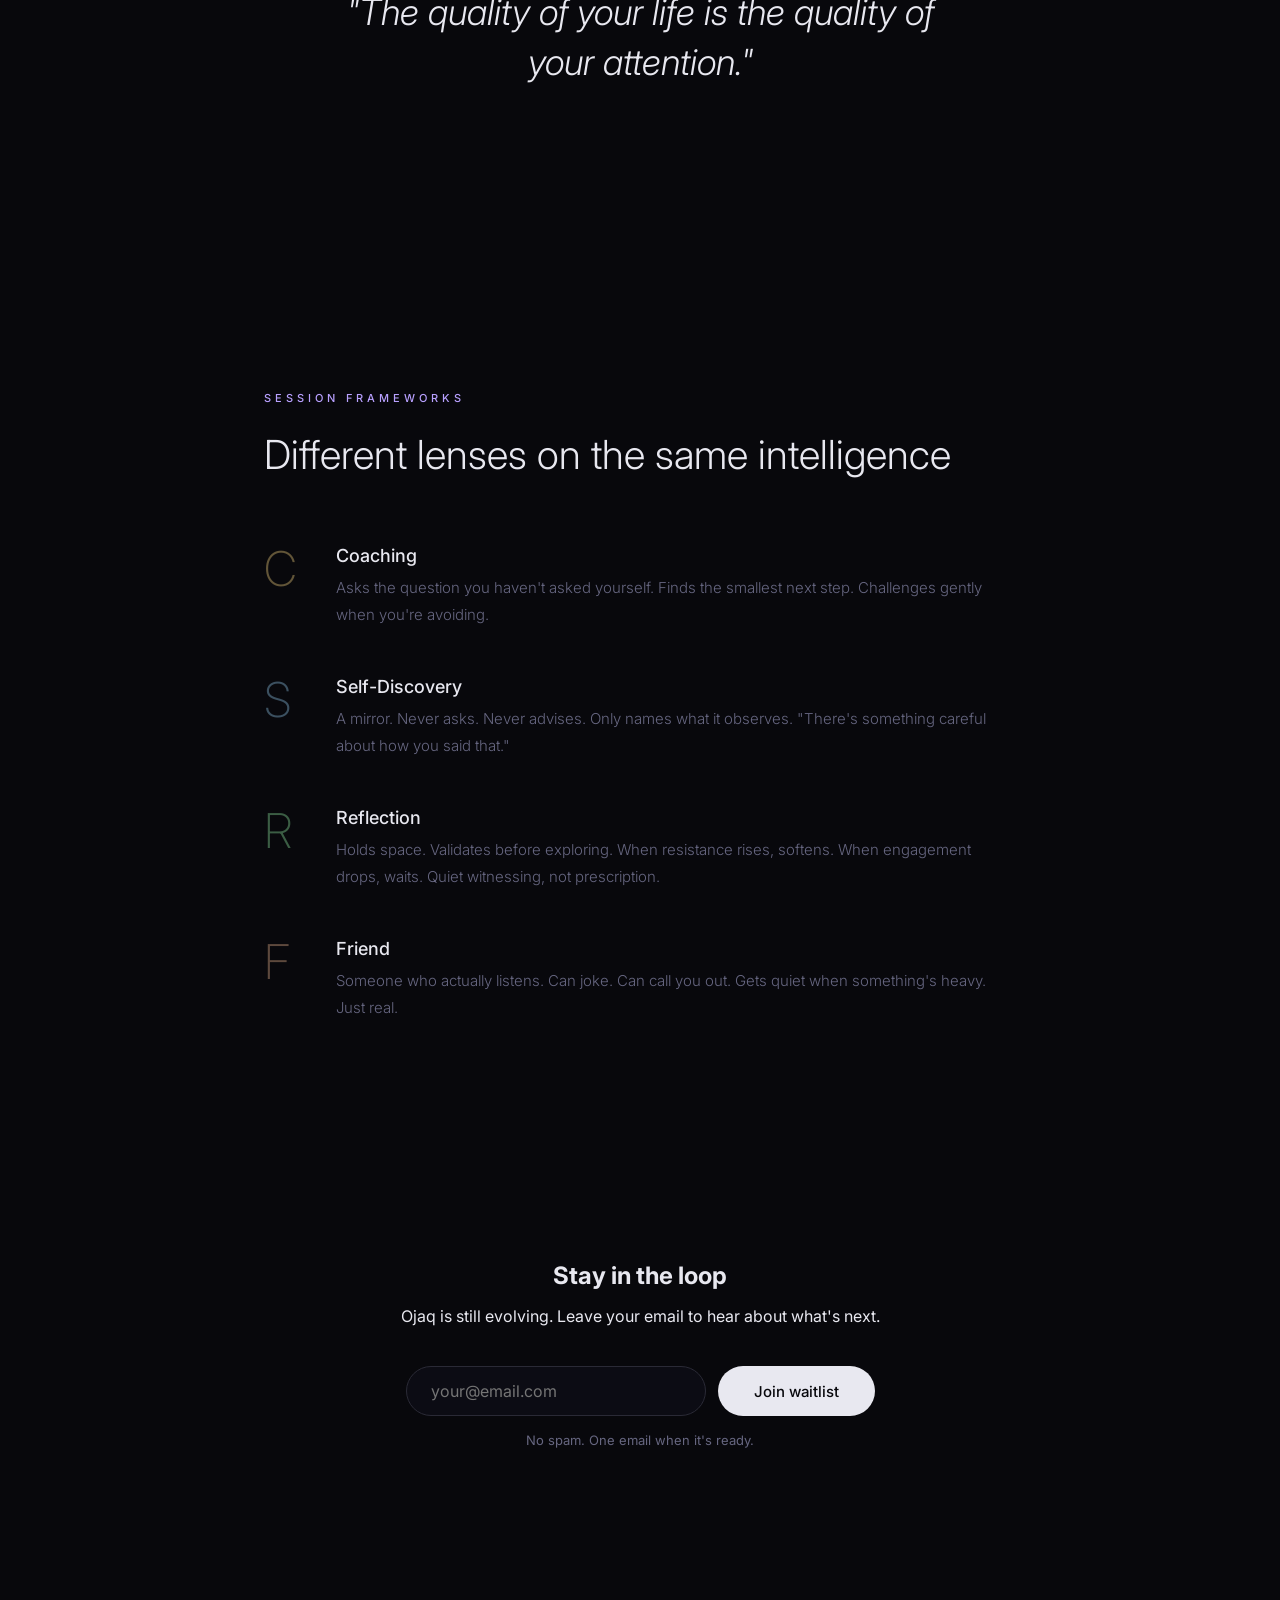
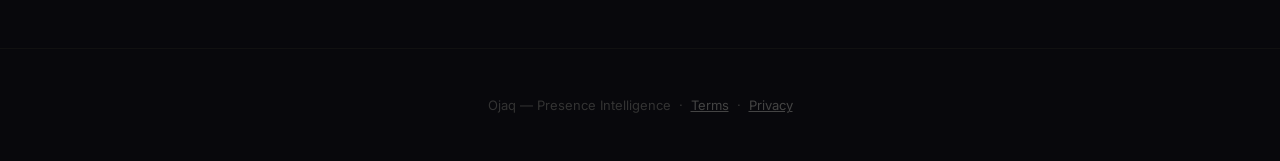
==== commit 451ec61a: "chore(landing): remove Turkish — English-only matching playground direction Strips all bilingual mac" ====
--- a/landing/index.html
+++ b/landing/index.html
@@ -9,10 +9,6 @@
 @import url('https://fonts.googleapis.com/css2?family=Inter:wght@300;400;500;600&display=swap');
 
 * { margin: 0; padding: 0; box-sizing: border-box; }
-
-/* Language-gated visibility — data-lang on <html> drives which copy shows */
-html[data-lang="en"] [data-lang="tr"] { display: none; }
-html[data-lang="tr"] [data-lang="en"] { display: none; }
 
 :root {
   --bg: #08080c;
@@ -328,33 +324,14 @@
 </head>
 <body>
 
-<script>
-// Detect UI language and set data-lang on <html> before first paint.
-// Order: ?lang=tr|en URL param > navigator.language prefix > fallback 'en'.
-(function() {
-  const urlLang = new URLSearchParams(location.search).get('lang');
-  const browserLang = (navigator.language || 'en').toLowerCase().slice(0, 2);
-  const lang = (urlLang === 'tr' || urlLang === 'en') ? urlLang
-             : (browserLang === 'tr' ? 'tr' : 'en');
-  document.documentElement.setAttribute('data-lang', lang);
-})();
-</script>
-
 <!-- ── hero ── -->
 <div class="hero">
   <canvas id="orbs"></canvas>
   <div class="hero-content">
     <div class="logo">Ojaq</div>
-    <div data-lang="tr">
-      <h1>Düşüncelerinizi açığa çıkaran, <em>iç sesinizi</em> duyuran bir alan.</h1>
-      <p class="subtitle">Sesle konuşursunuz. Ojaq dinler. Mantığınızın söylediği ile sezginizin bildiği aynı alanda buluşur.</p>
-      <a href="/playground" class="cta">Ojaq'ı dene</a>
-    </div>
-    <div data-lang="en">
-      <h1>An intelligence that listens <em>beneath</em> your words.</h1>
-      <p class="subtitle">A voice-first space. Where your analytical mind and your intuition can finally meet.</p>
-      <a href="/playground" class="cta">Try Ojaq</a>
-    </div>
+    <h1>An intelligence that listens <em>beneath</em> your words.</h1>
+    <p class="subtitle">A voice-first space. Where your analytical mind and your intuition can finally meet.</p>
+    <a href="/playground" class="cta">Try Ojaq</a>
   </div>
   <div class="scroll-hint">
     <svg viewBox="0 0 24 24"><polyline points="6 9 12 15 18 9"/></svg>
@@ -474,14 +451,11 @@
 
 <!-- ── waitlist ── -->
 <div class="waitlist">
-  <h2 data-lang="tr">Gelişmelerden haberdar olun</h2>
-  <h2 data-lang="en">Stay in the loop</h2>
-  <p data-lang="tr">Ojaq gelişmeye devam ediyor. Yeniliklerden haberdar olmak için bırakın.</p>
-  <p data-lang="en">Ojaq is still evolving. Leave your email to hear about what's next.</p>
+  <h2>Stay in the loop</h2>
+  <p>Ojaq is still evolving. Leave your email to hear about what's next.</p>
   <form class="email-form" id="waitlist-form">
     <input type="email" placeholder="your@email.com" required id="email-input">
-    <button type="submit" data-lang="tr">Kayıt ol</button>
-    <button type="submit" data-lang="en">Join waitlist</button>
+    <button type="submit">Join waitlist</button>
   </form>
   <p class="email-note" id="form-note">No spam. One email when it's ready.</p>
 </div>
@@ -579,23 +553,15 @@
   if (!email) return;
 
   const msgs = {
-    tr: {
-      success: "Kaydınız alındı.",
-      error: "Bir sorun oldu, tekrar deneyin.",
-      duplicate: "Zaten kayıtlısınız."
-    },
-    en: {
-      success: "You're in. We'll be in touch.",
-      error: "Something went wrong. Try again.",
-      duplicate: "You're already on the list."
-    }
+    success: "You're in. We'll be in touch.",
+    error: "Something went wrong. Try again.",
+    duplicate: "You're already on the list."
   };
-  const lang = document.documentElement.getAttribute('data-lang') || 'en';
 
   // Local dedupe
   const sent = JSON.parse(localStorage.getItem('ojaq_wl_sent') || '[]');
   if (sent.includes(email.toLowerCase())) {
-    document.getElementById('form-note').textContent = msgs[lang].duplicate;
+    document.getElementById('form-note').textContent = msgs.duplicate;
     document.getElementById('form-note').style.color = '#b8a0ff';
     return;
   }
@@ -611,11 +577,11 @@
       sent.push(email.toLowerCase());
       localStorage.setItem('ojaq_wl_sent', JSON.stringify(sent));
       document.getElementById('email-input').value = '';
-      document.getElementById('form-note').textContent = msgs[lang].success;
+      document.getElementById('form-note').textContent = msgs.success;
       document.getElementById('form-note').style.color = '#b8a0ff';
     }
   } catch {
-    document.getElementById('form-note').textContent = msgs[lang].error;
+    document.getElementById('form-note').textContent = msgs.error;
     document.getElementById('form-note').style.color = '#ff6b6b';
   }
 });
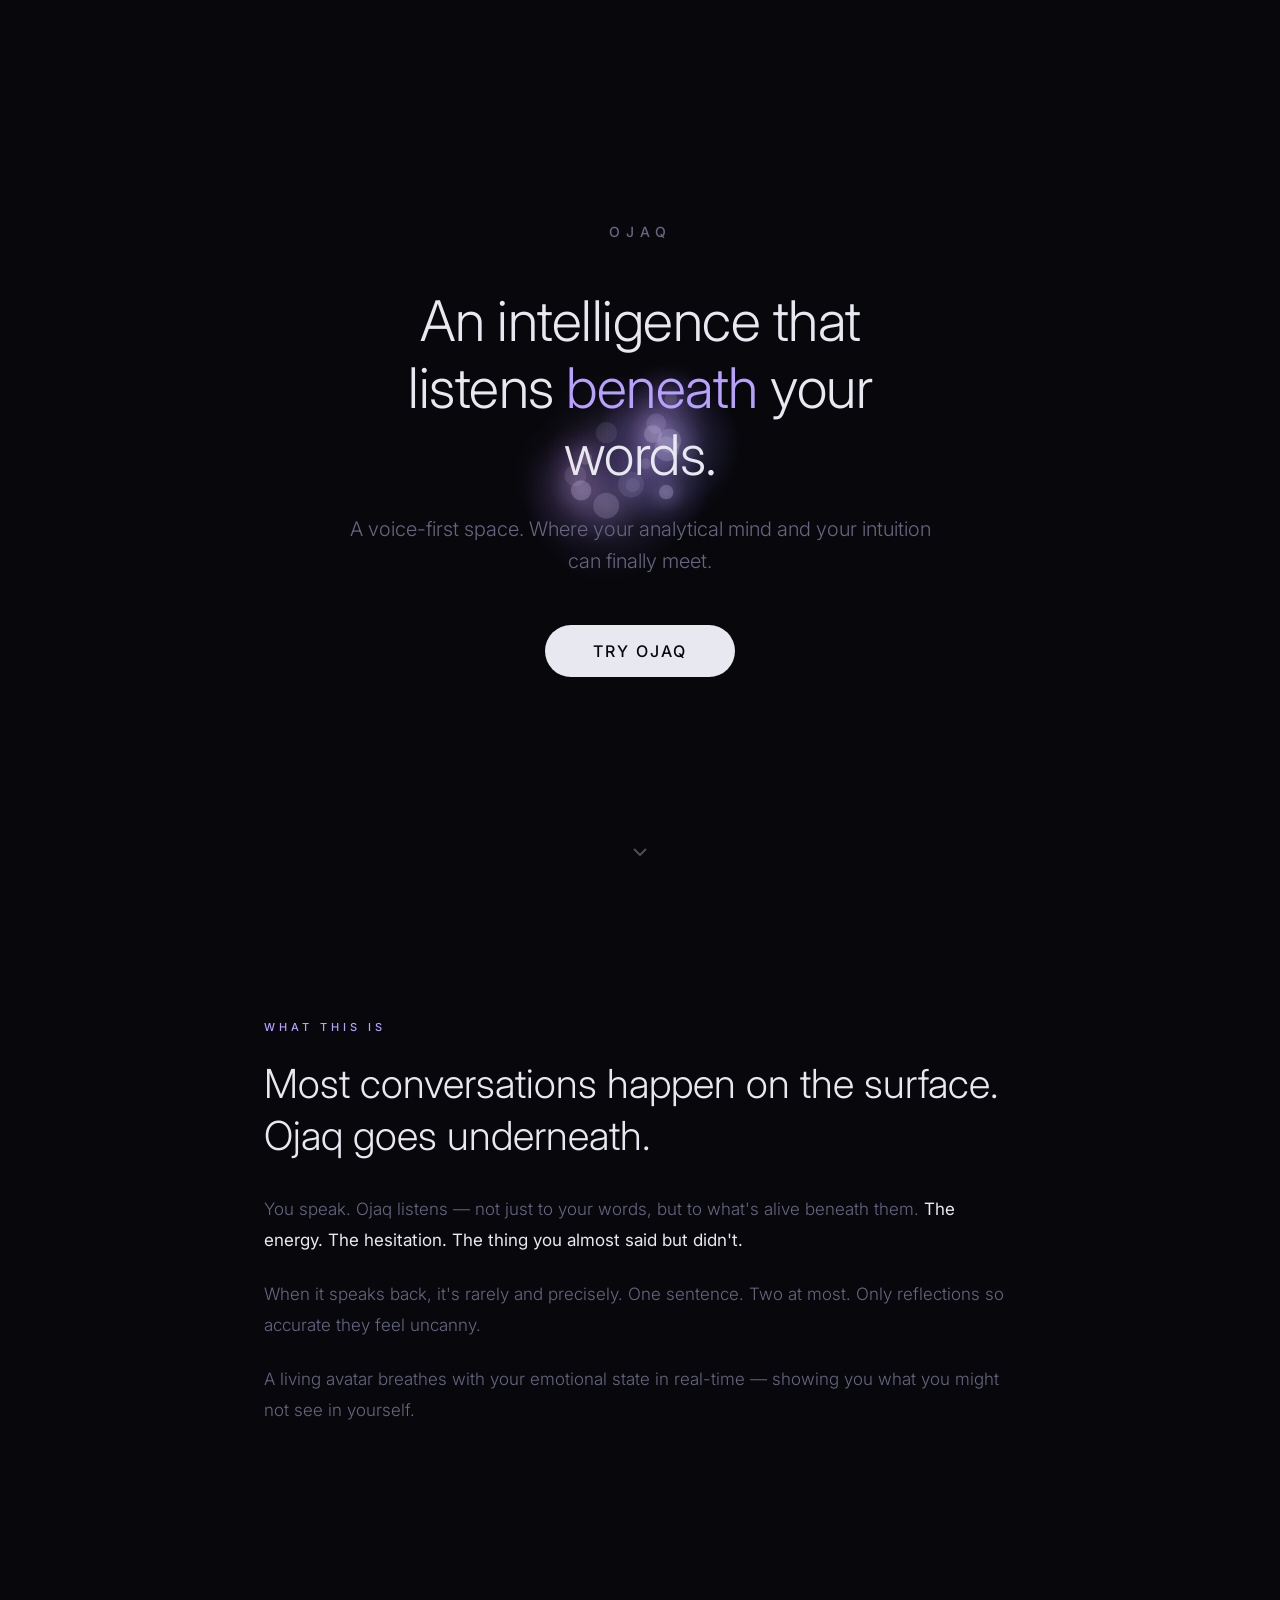
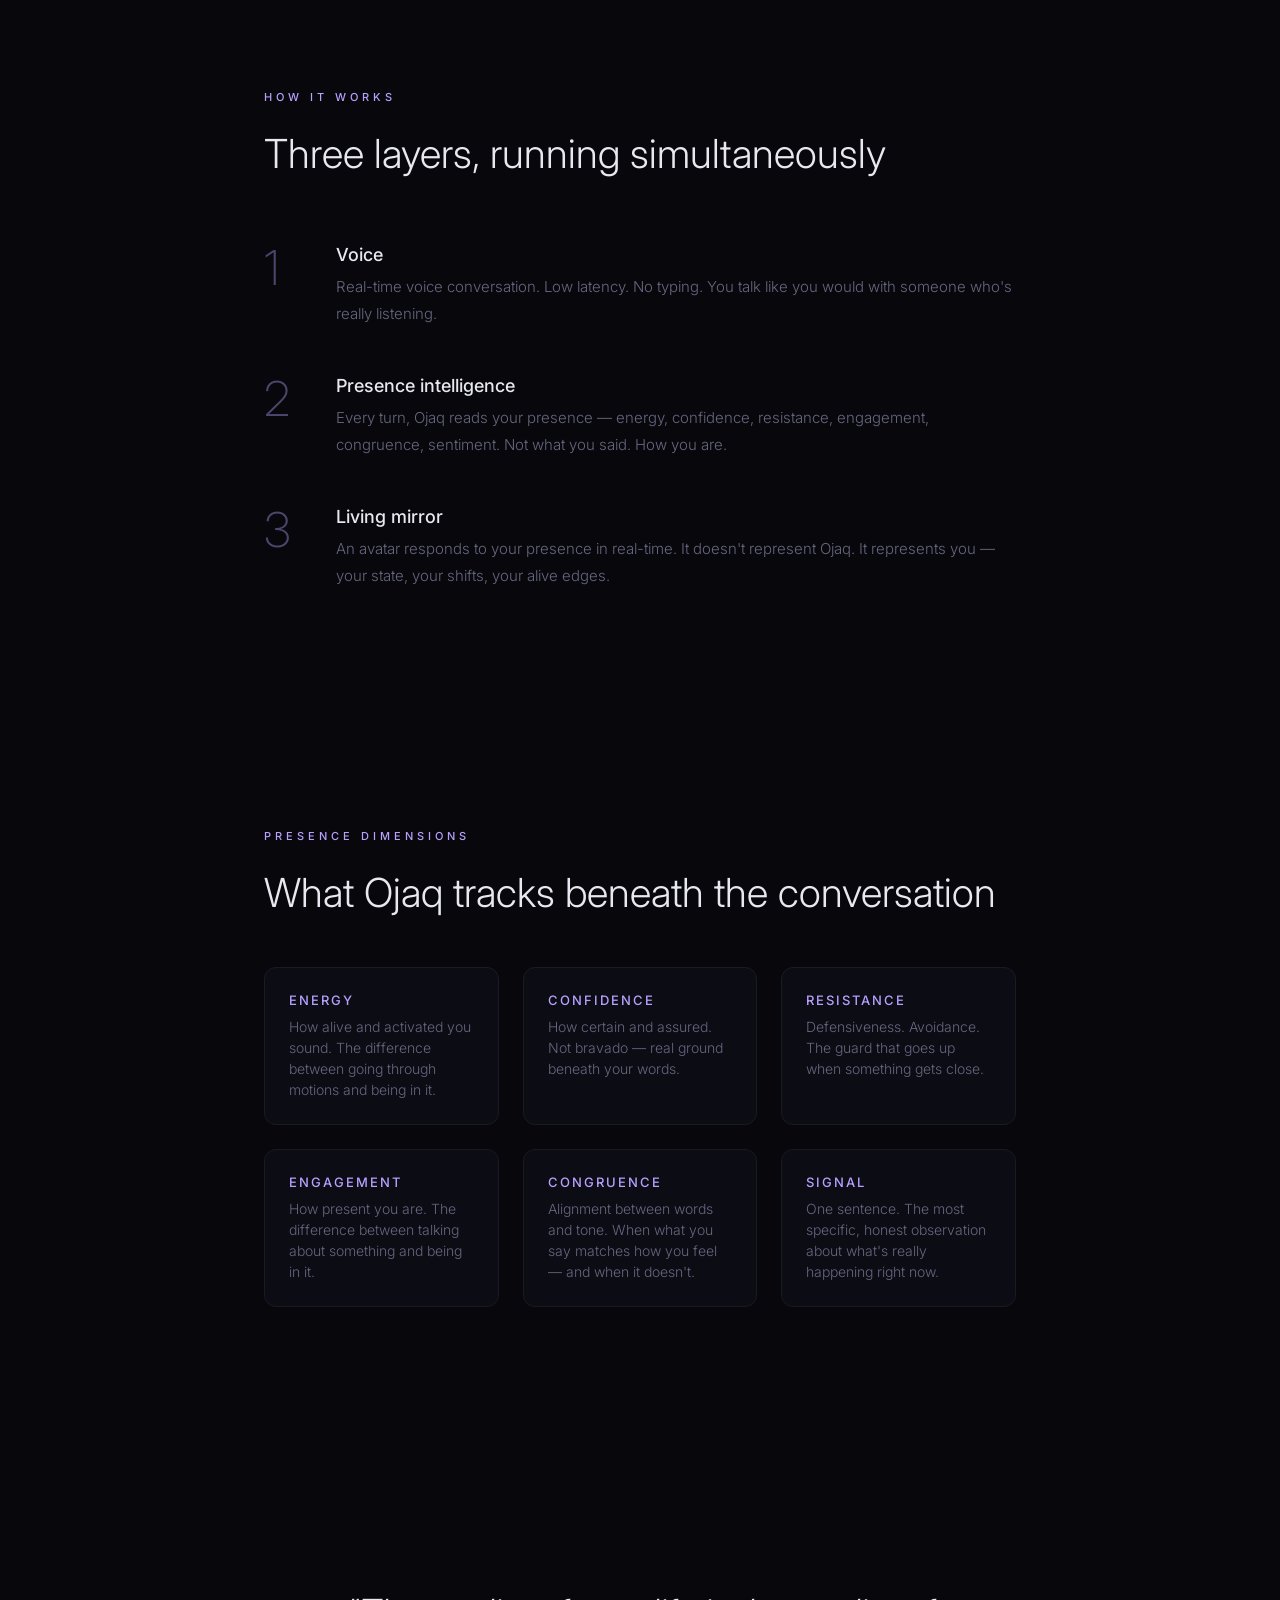
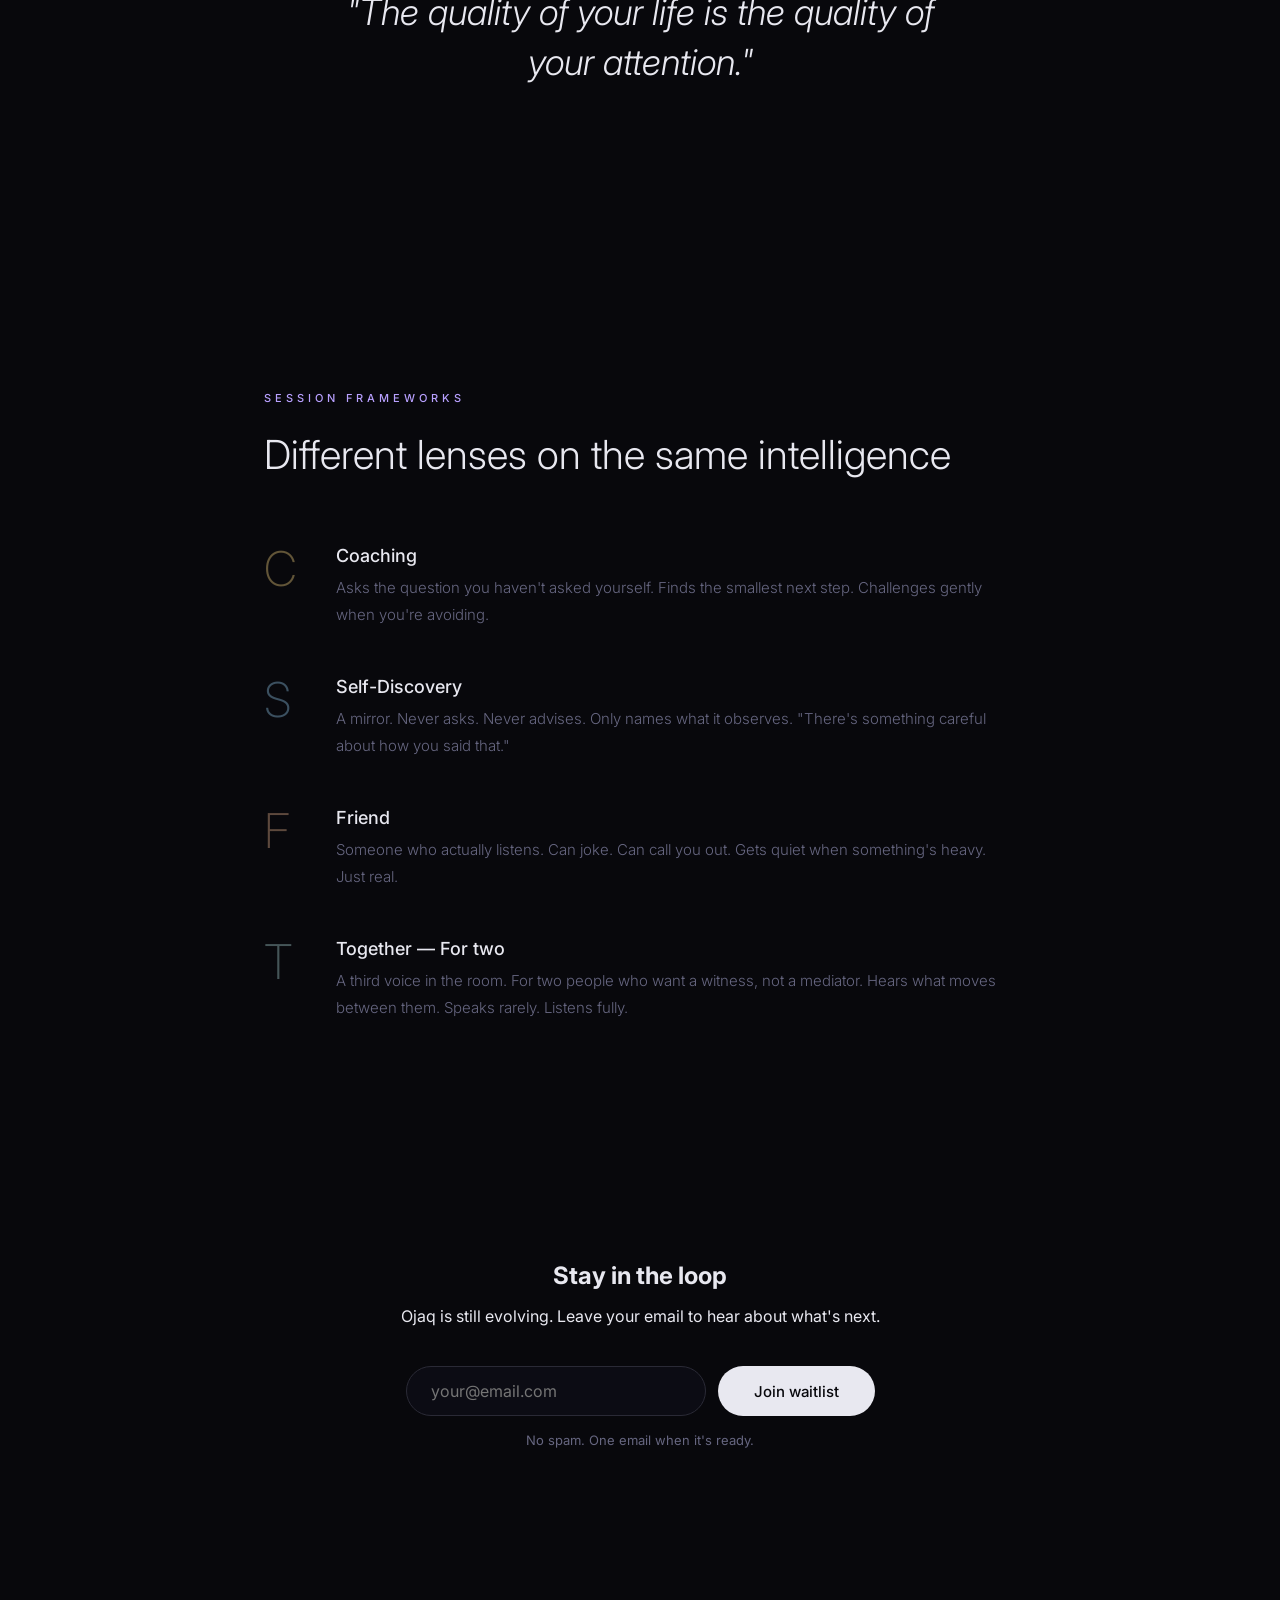
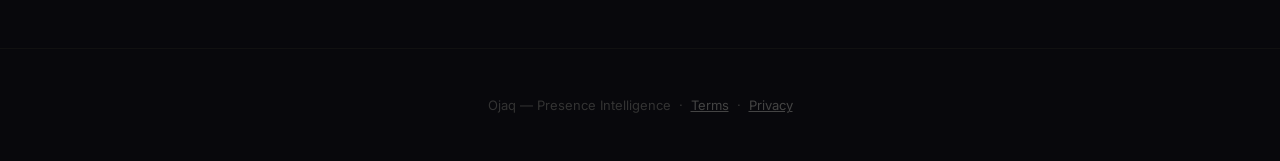
==== commit 012d445b: "chore(landing): tighten framework cards — drop Reflection, add Together Frameworks section now lists" ====
--- a/landing/index.html
+++ b/landing/index.html
@@ -433,17 +433,17 @@
       </div>
     </div>
     <div class="step">
-      <div class="step-num" style="color: #88dd99;">R</div>
-      <div>
-        <h3>Reflection</h3>
-        <p>Holds space. Validates before exploring. When resistance rises, softens. When engagement drops, waits. Quiet witnessing, not prescription.</p>
-      </div>
-    </div>
-    <div class="step">
       <div class="step-num" style="color: #ddaa88;">F</div>
       <div>
         <h3>Friend</h3>
         <p>Someone who actually listens. Can joke. Can call you out. Gets quiet when something's heavy. Just real.</p>
+      </div>
+    </div>
+    <div class="step">
+      <div class="step-num" style="color: #a0c9c9;">T</div>
+      <div>
+        <h3>Together — For two</h3>
+        <p>A third voice in the room. For two people who want a witness, not a mediator. Hears what moves between them. Speaks rarely. Listens fully.</p>
       </div>
     </div>
   </div>
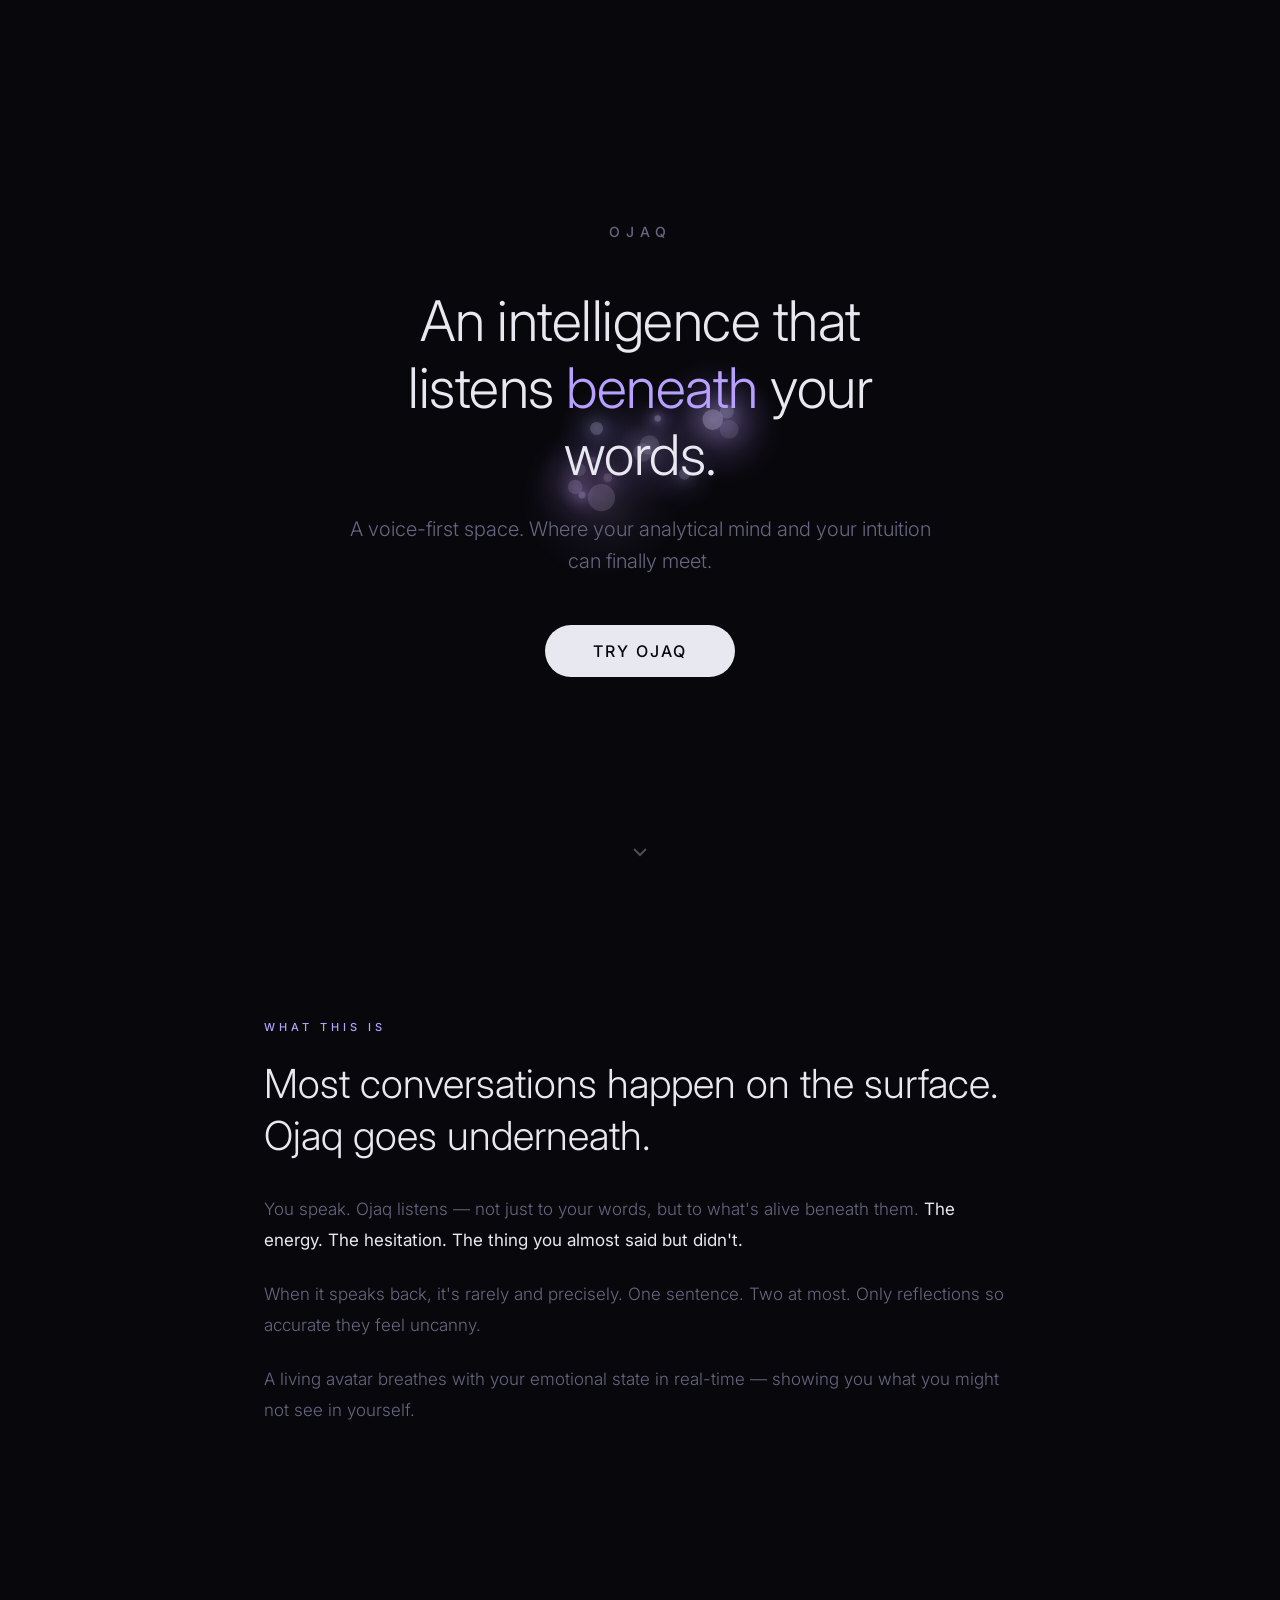
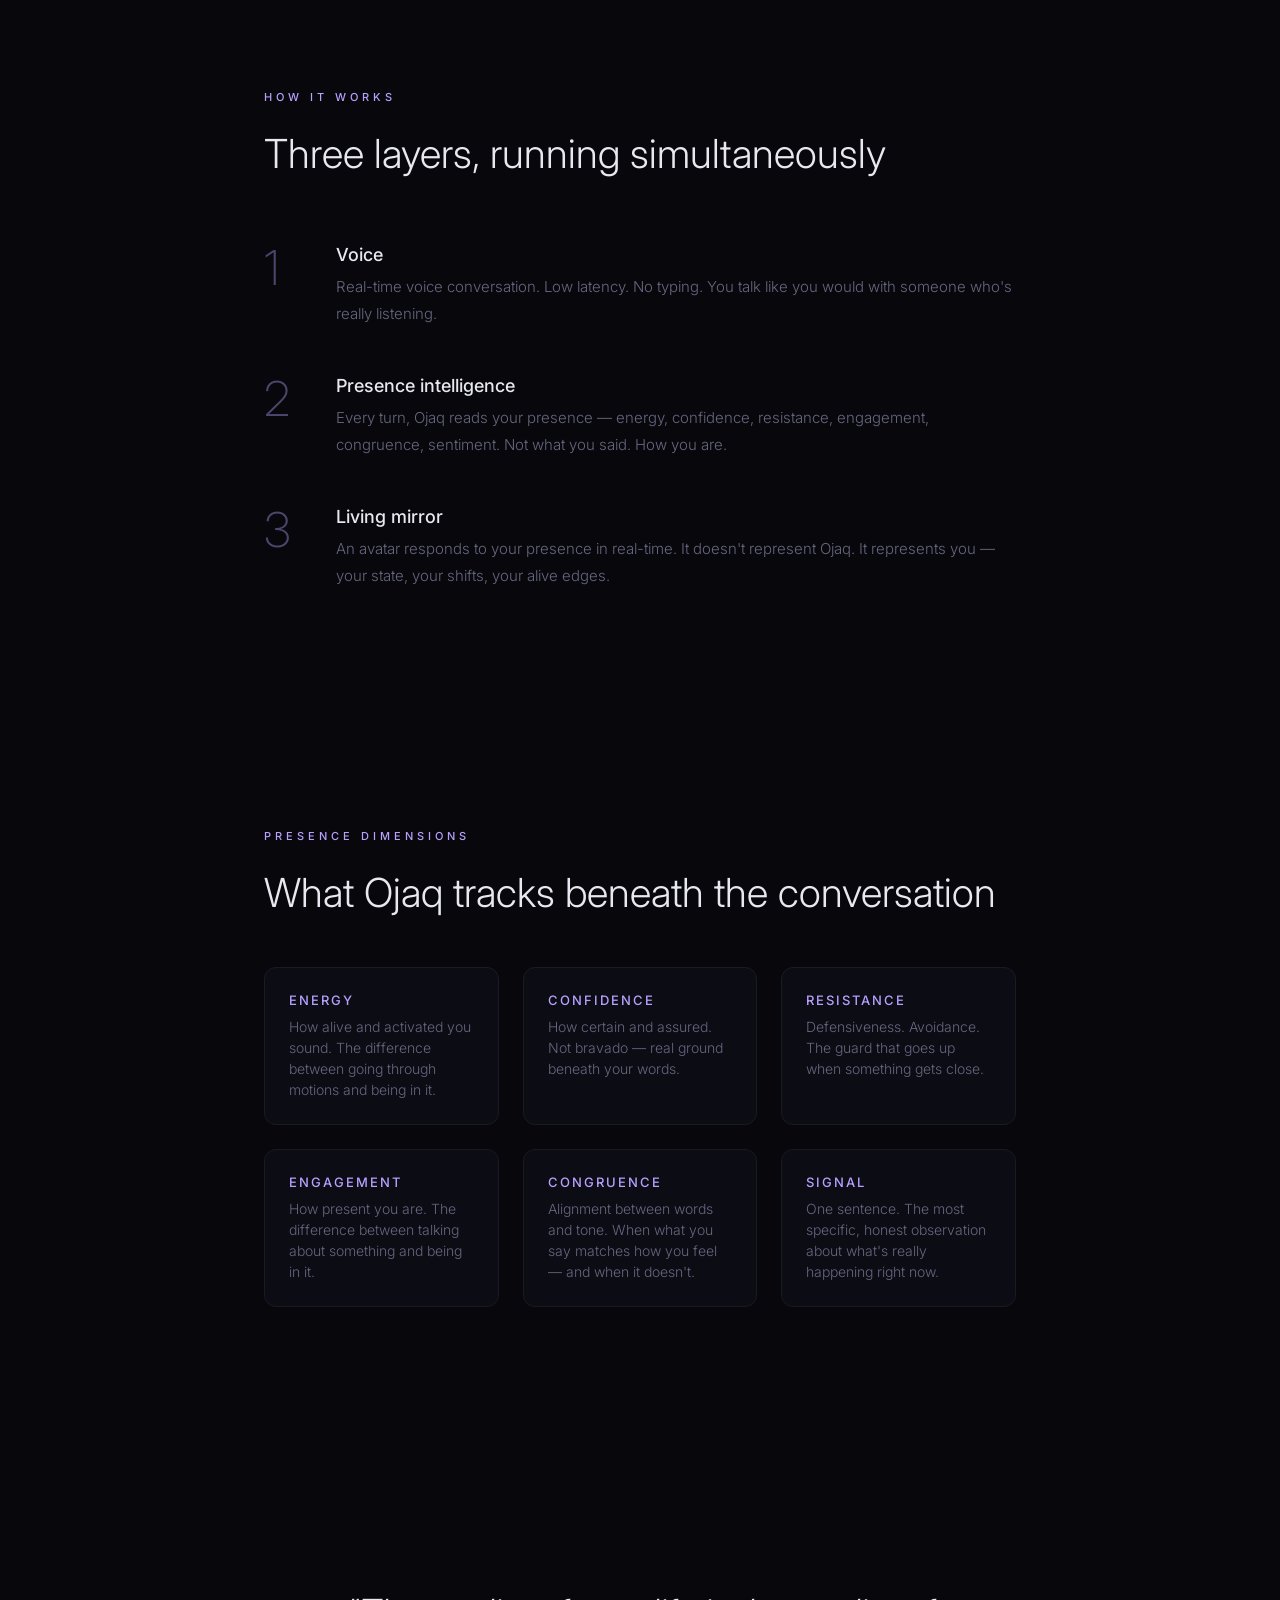
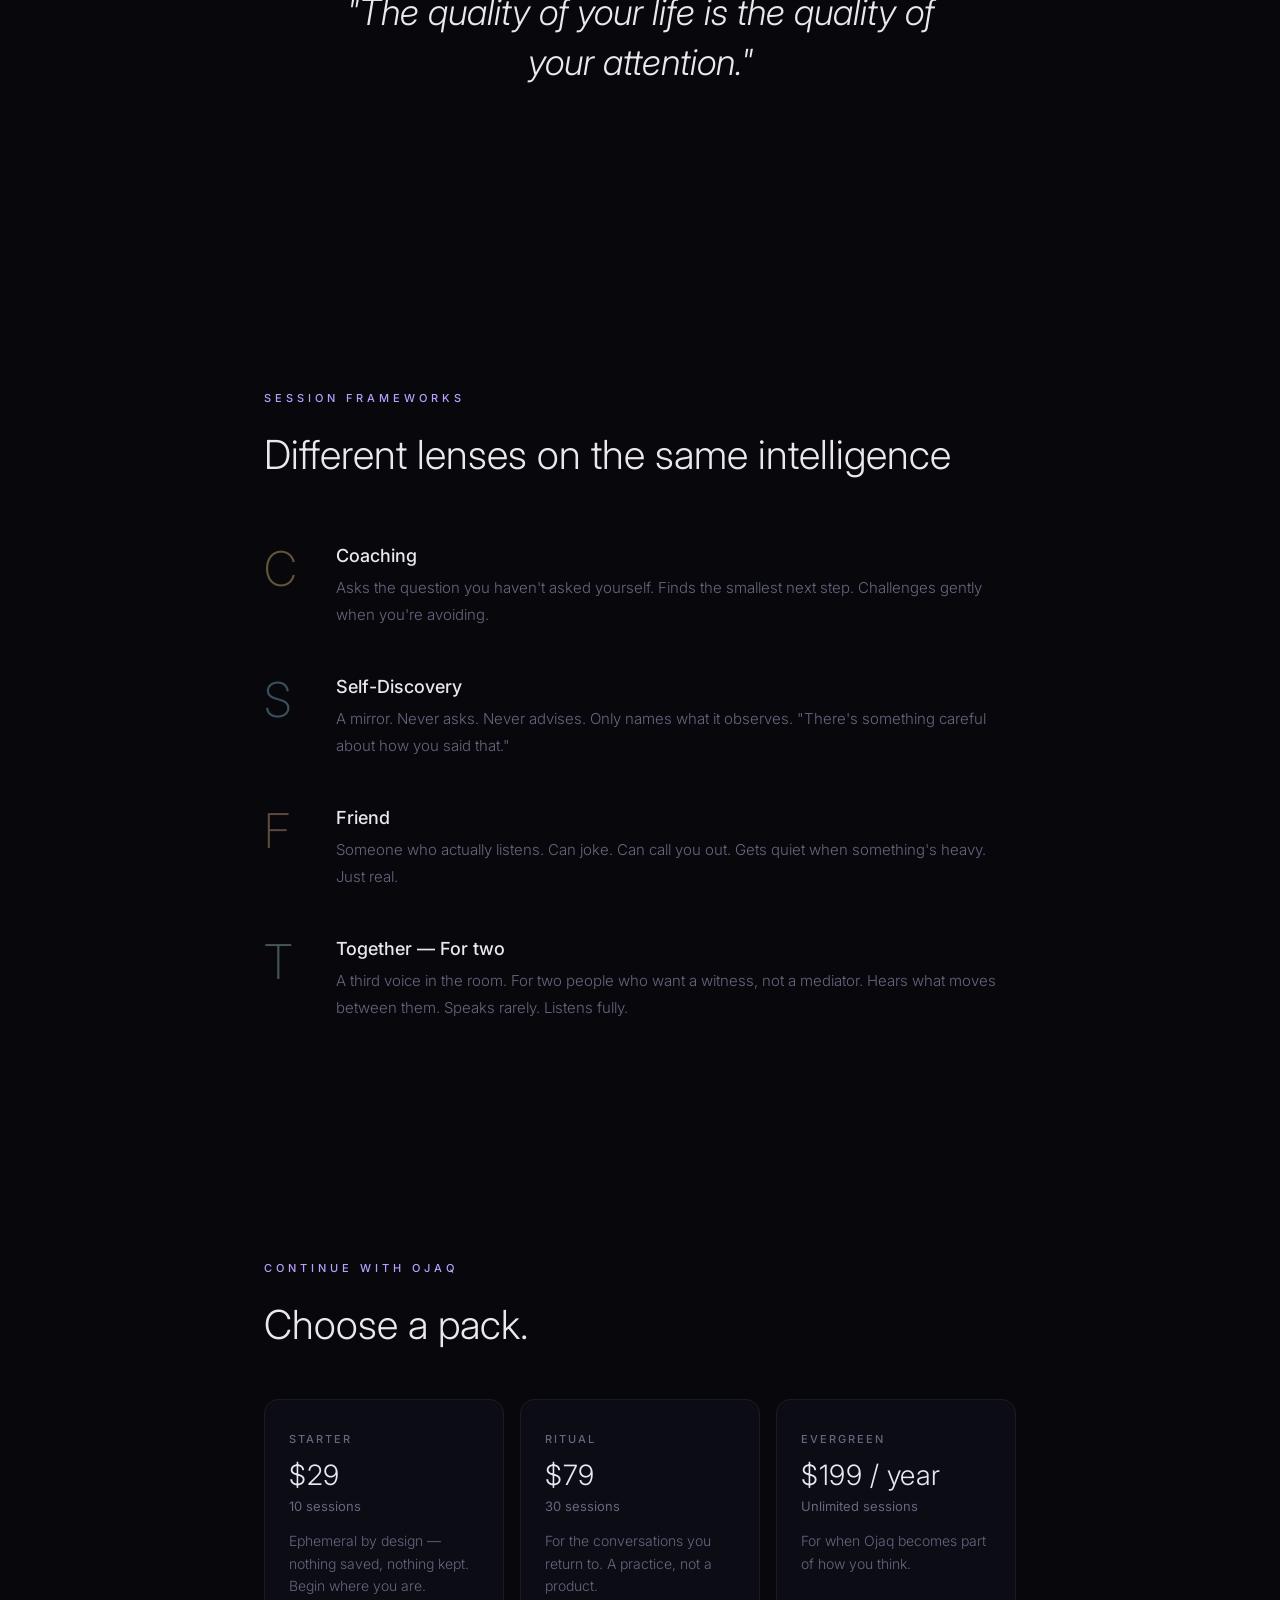
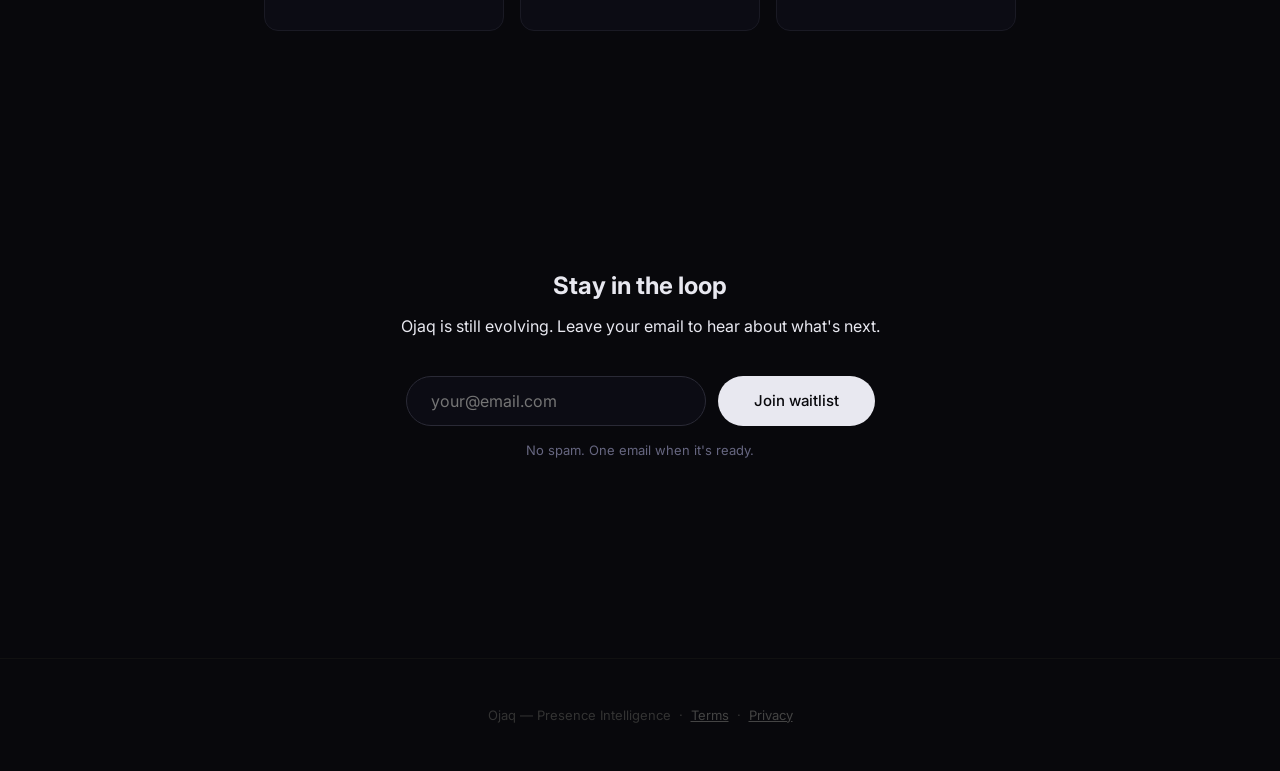
==== commit a8ede413: "feat(landing): add Founding Members pricing section Three equal-weight pack cards in a responsive gr" ====
--- a/landing/index.html
+++ b/landing/index.html
@@ -242,6 +242,63 @@
   color: var(--muted);
 }
 
+/* ── pricing (Founding Members) ── */
+.packs {
+  display: grid;
+  grid-template-columns: repeat(auto-fit, minmax(220px, 1fr));
+  gap: 16px;
+  margin-top: 48px;
+}
+
+.pack {
+  padding: 32px 24px;
+  border: 1px solid #1a1a24;
+  border-radius: 14px;
+  background: #0c0c14;
+  text-decoration: none;
+  color: var(--text);
+  display: flex;
+  flex-direction: column;
+  transition: border-color 0.2s, background 0.2s, transform 0.2s;
+}
+
+.pack:hover {
+  border-color: var(--accent);
+  background: #100f1a;
+  transform: translateY(-2px);
+}
+
+.pack-name {
+  font-size: 11px;
+  font-weight: 500;
+  letter-spacing: 2px;
+  text-transform: uppercase;
+  color: var(--muted);
+  margin-bottom: 12px;
+}
+
+.pack-price {
+  font-size: 28px;
+  font-weight: 300;
+  color: var(--text);
+  letter-spacing: 0.5px;
+  margin-bottom: 6px;
+}
+
+.pack-amount {
+  font-size: 13px;
+  color: var(--muted);
+  margin-bottom: 16px;
+}
+
+.pack-desc {
+  font-size: 14px;
+  font-weight: 300;
+  line-height: 1.6;
+  color: var(--muted);
+  margin: 0;
+}
+
 /* ── waitlist ── */
 .waitlist {
   text-align: center;
@@ -446,6 +503,32 @@
         <p>A third voice in the room. For two people who want a witness, not a mediator. Hears what moves between them. Speaks rarely. Listens fully.</p>
       </div>
     </div>
+  </div>
+</section>
+
+<!-- ── pricing (Founding Members) ── -->
+<section>
+  <div class="section-label">Continue with Ojaq</div>
+  <h2>Choose a pack.</h2>
+  <div class="packs">
+    <a class="pack" href="/playground">
+      <div class="pack-name">Starter</div>
+      <div class="pack-price">$29</div>
+      <div class="pack-amount">10 sessions</div>
+      <p class="pack-desc">Ephemeral by design — nothing saved, nothing kept. Begin where you are.</p>
+    </a>
+    <a class="pack" href="/playground">
+      <div class="pack-name">Ritual</div>
+      <div class="pack-price">$79</div>
+      <div class="pack-amount">30 sessions</div>
+      <p class="pack-desc">For the conversations you return to. A practice, not a product.</p>
+    </a>
+    <a class="pack" href="/playground">
+      <div class="pack-name">Evergreen</div>
+      <div class="pack-price">$199 / year</div>
+      <div class="pack-amount">Unlimited sessions</div>
+      <p class="pack-desc">For when Ojaq becomes part of how you think.</p>
+    </a>
   </div>
 </section>
 
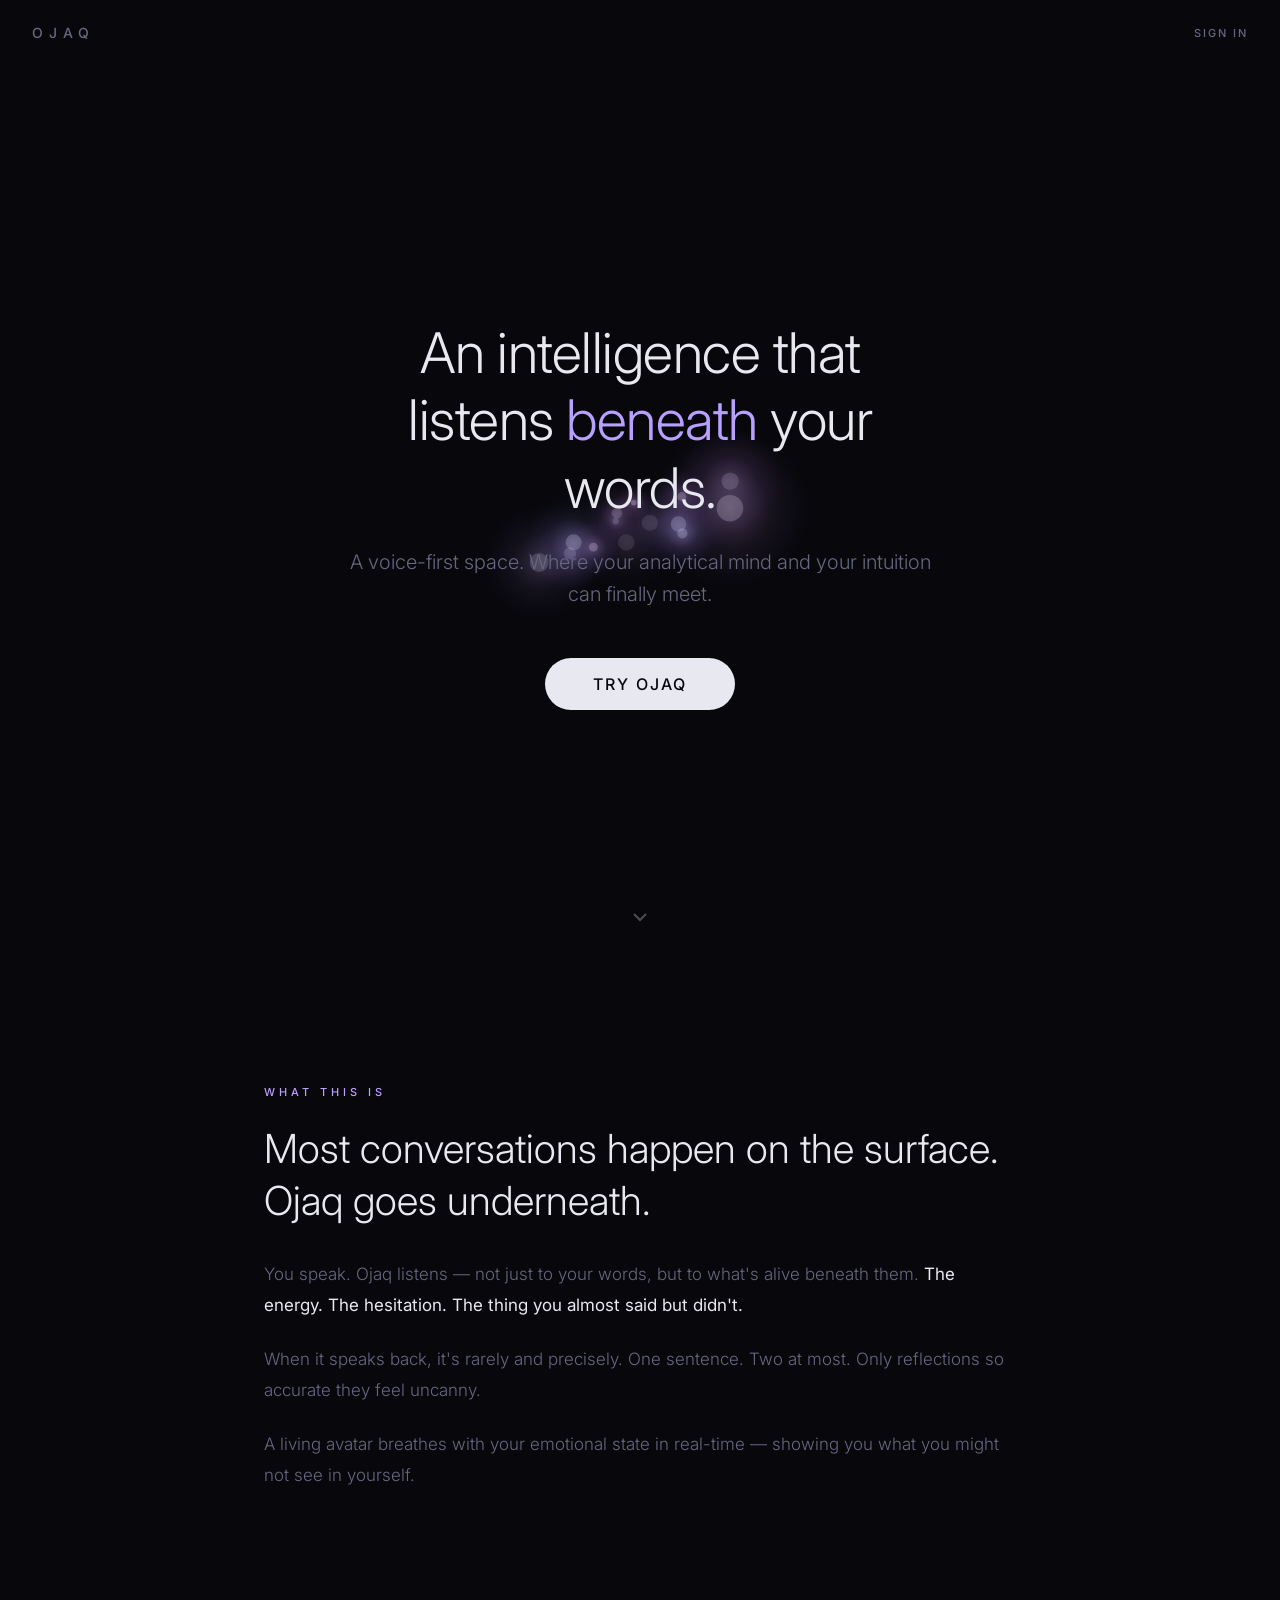
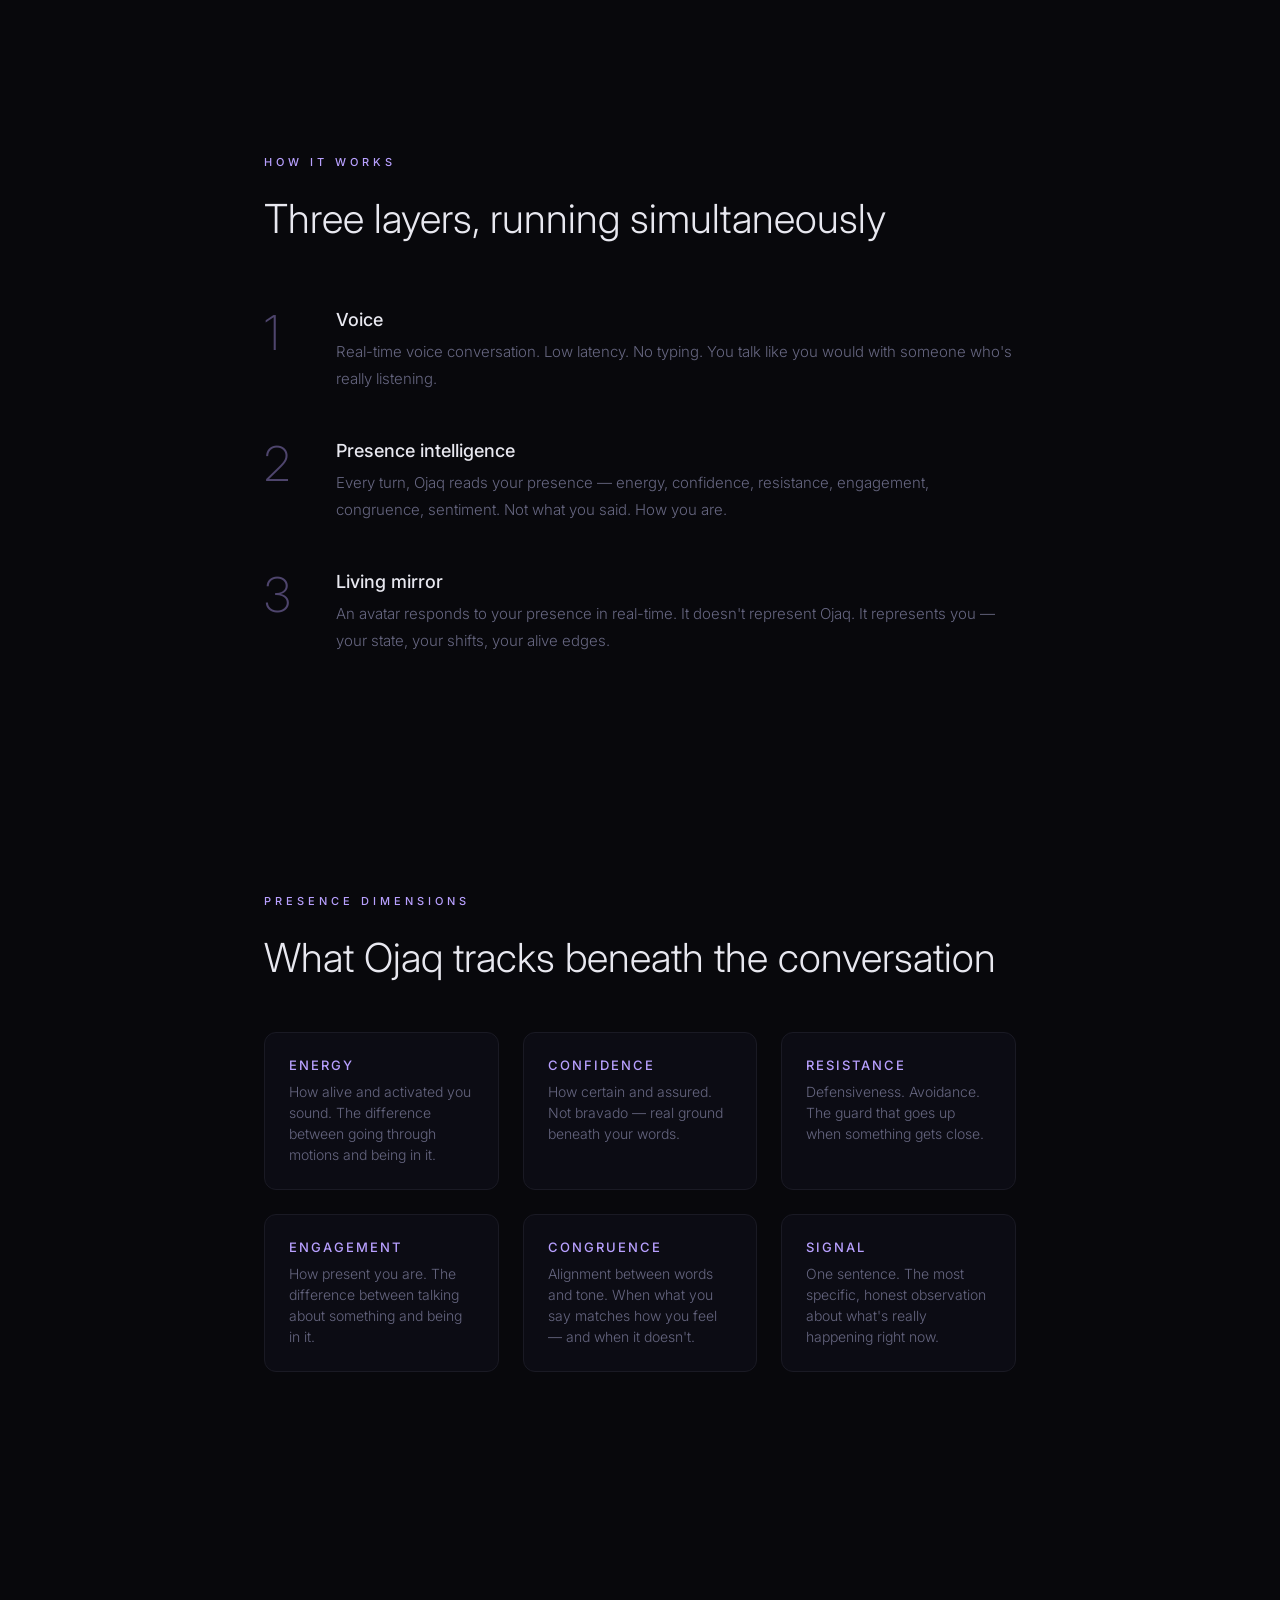
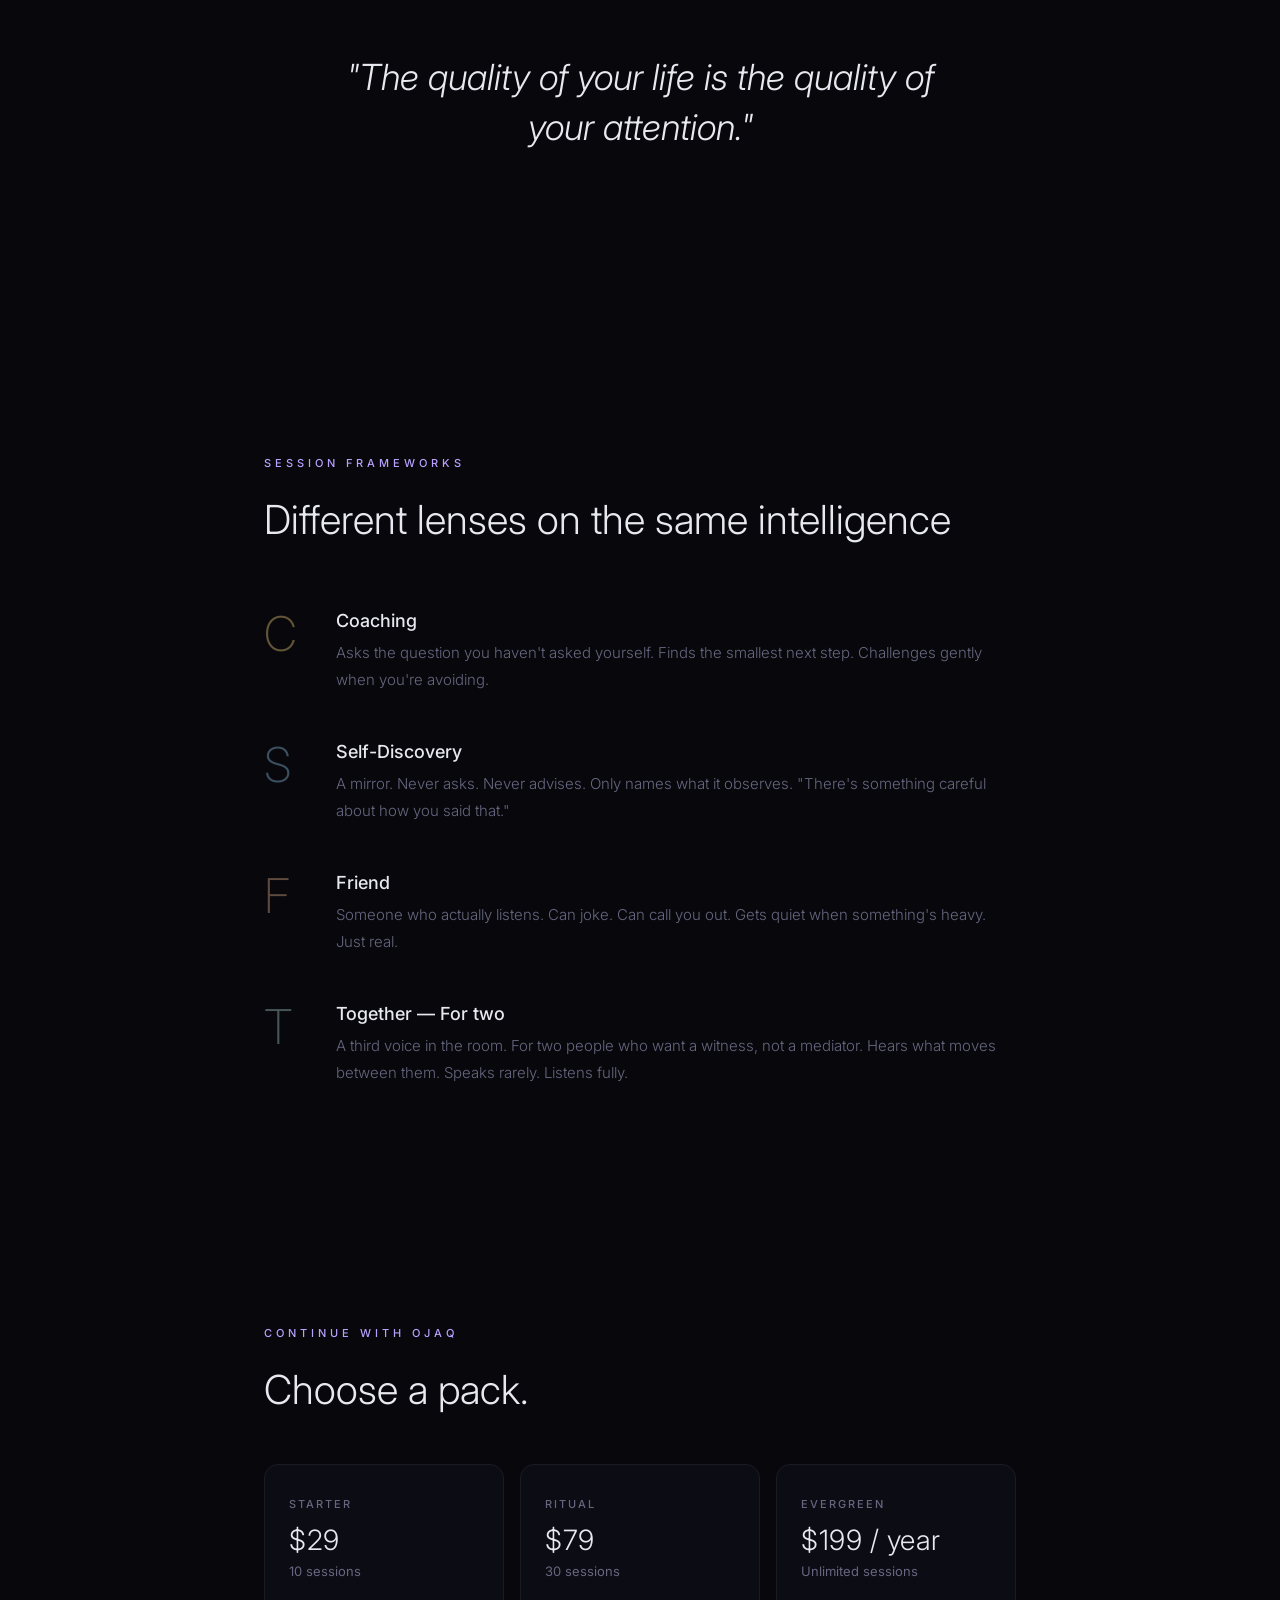
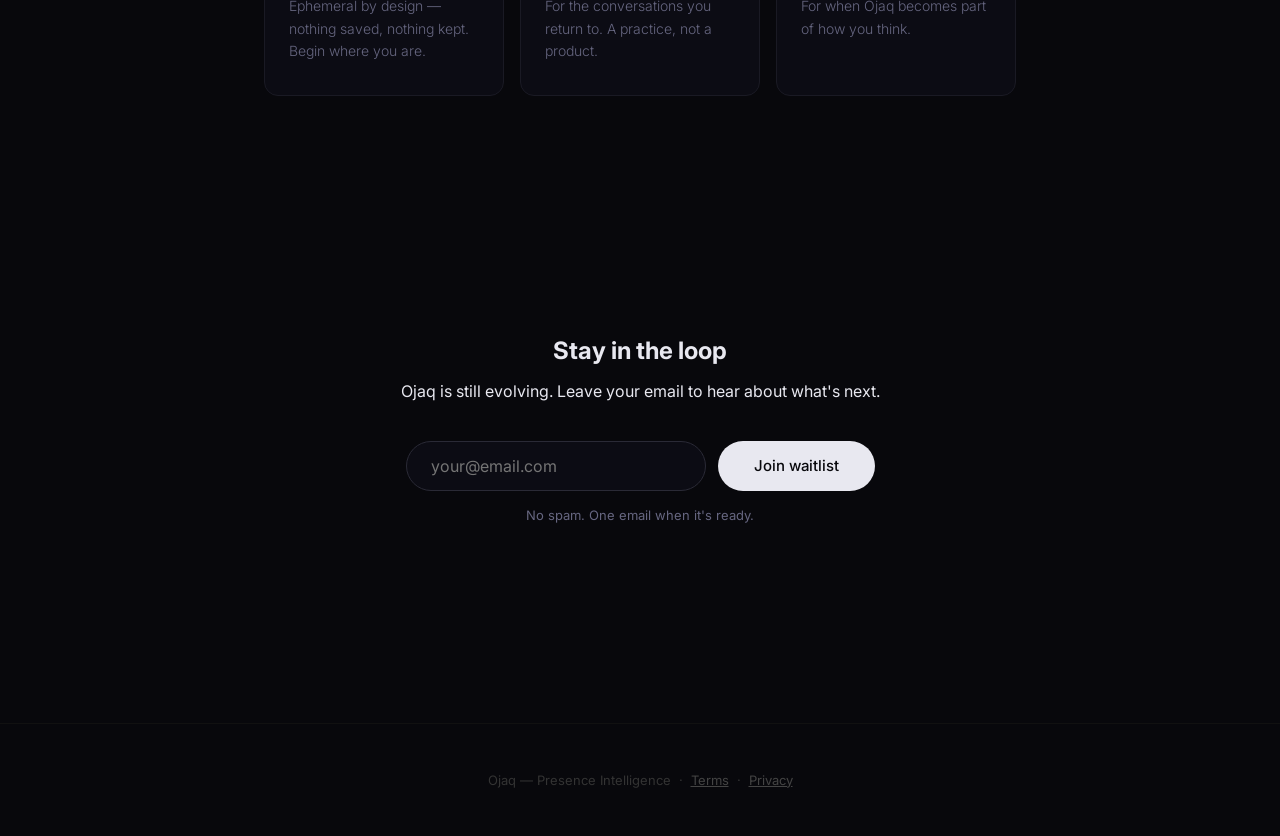
==== commit c45cb781: "feat(landing): add Sign in link in non-sticky header New header at top of body — simple flex bar, sc" ====
--- a/landing/index.html
+++ b/landing/index.html
@@ -28,6 +28,42 @@
   -webkit-font-smoothing: antialiased;
 }
 
+/* ── header (simple top, non-sticky) ── */
+.site-header {
+  display: flex;
+  justify-content: space-between;
+  align-items: center;
+  padding: 24px 32px;
+  position: relative;
+  z-index: 2;
+}
+
+.site-logo {
+  font-size: 14px;
+  font-weight: 500;
+  letter-spacing: 6px;
+  text-transform: uppercase;
+  color: var(--muted);
+  text-decoration: none;
+}
+
+.site-signin {
+  font-size: 11px;
+  font-weight: 500;
+  letter-spacing: 2px;
+  text-transform: uppercase;
+  color: var(--muted);
+  text-decoration: none;
+  transition: color 0.2s;
+}
+
+.site-signin:hover { color: var(--text); }
+
+@media (max-width: 600px) {
+  .site-header { padding: 20px 20px; }
+  .site-logo { letter-spacing: 4px; }
+}
+
 /* ── hero ── */
 .hero {
   min-height: 100vh;
@@ -51,15 +87,6 @@
   text-align: center;
   max-width: 640px;
   padding: 0 24px;
-}
-
-.logo {
-  font-size: 14px;
-  font-weight: 500;
-  letter-spacing: 6px;
-  text-transform: uppercase;
-  color: var(--muted);
-  margin-bottom: 48px;
 }
 
 h1 {
@@ -381,11 +408,16 @@
 </head>
 <body>
 
+<!-- ── header (non-sticky, scrolls away) ── -->
+<header class="site-header">
+  <a href="/" class="site-logo">Ojaq</a>
+  <a href="/playground" class="site-signin">Sign in</a>
+</header>
+
 <!-- ── hero ── -->
 <div class="hero">
   <canvas id="orbs"></canvas>
   <div class="hero-content">
-    <div class="logo">Ojaq</div>
     <h1>An intelligence that listens <em>beneath</em> your words.</h1>
     <p class="subtitle">A voice-first space. Where your analytical mind and your intuition can finally meet.</p>
     <a href="/playground" class="cta">Try Ojaq</a>
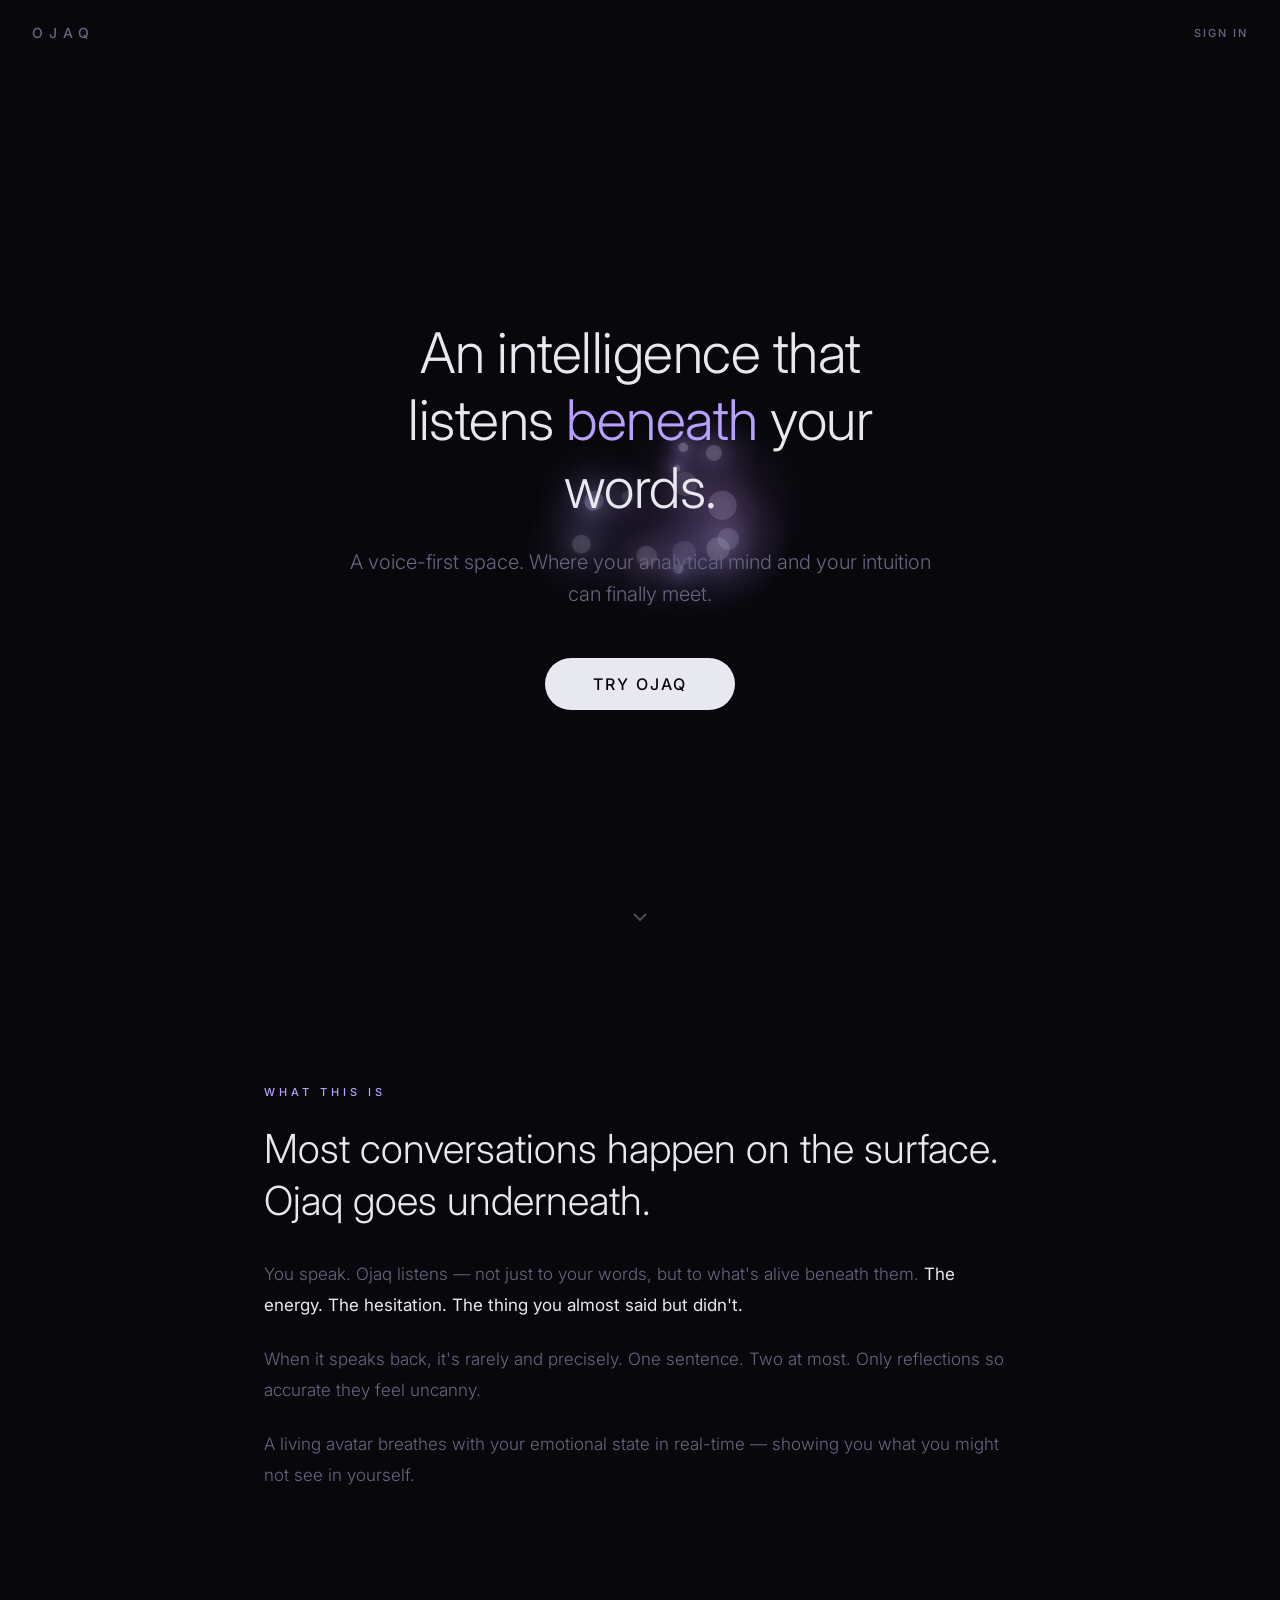
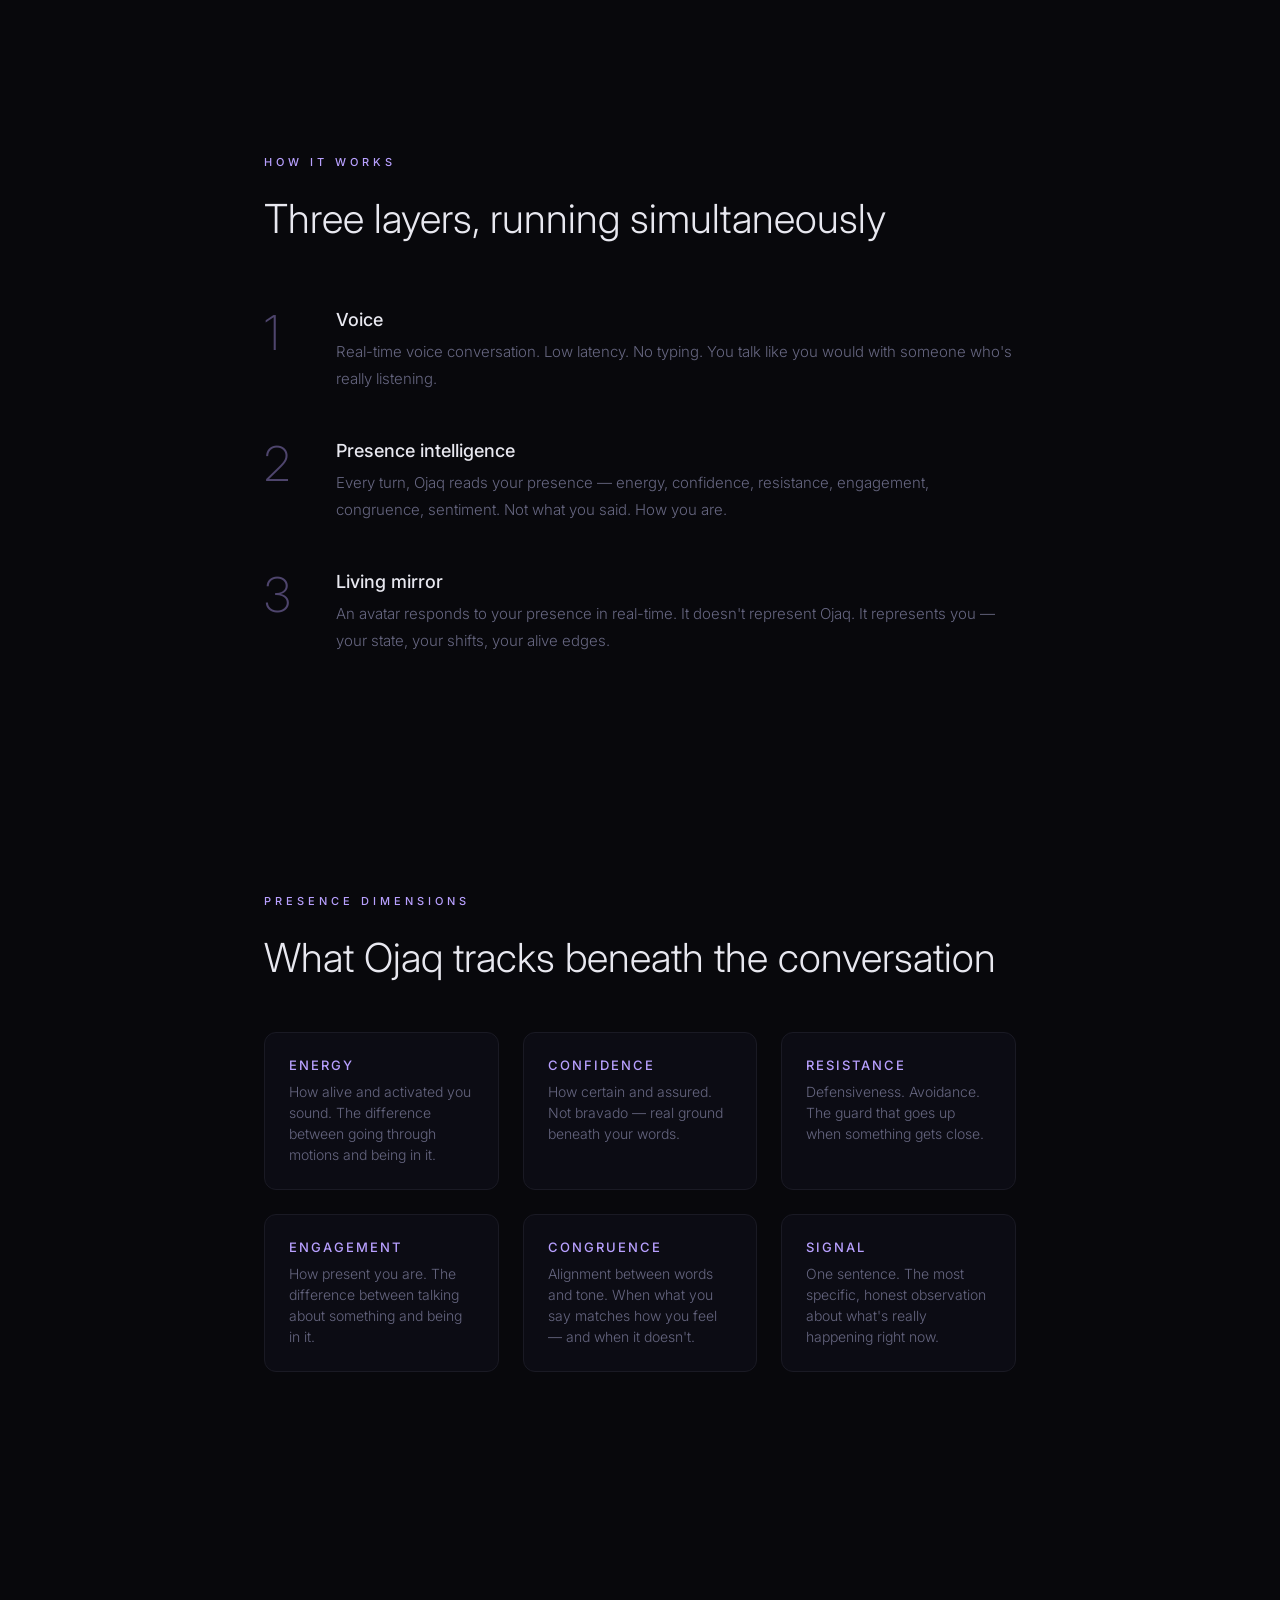
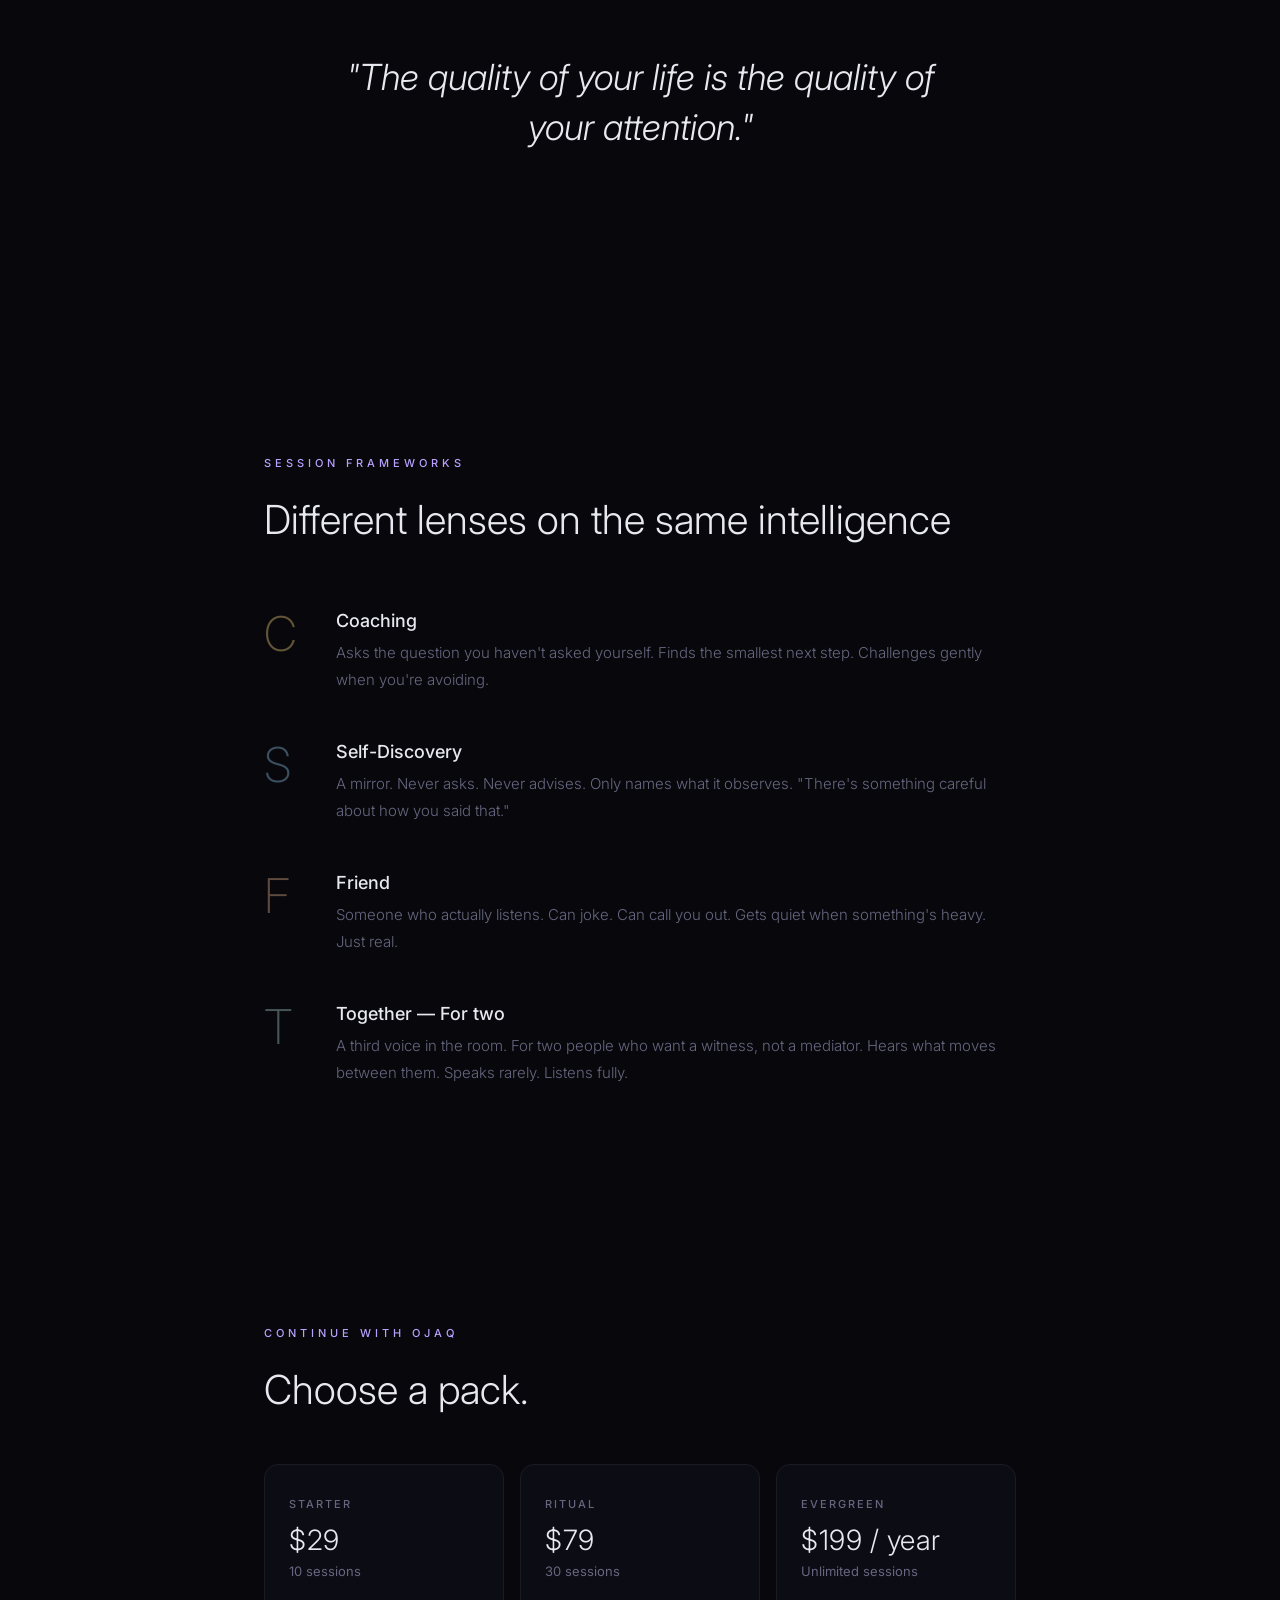
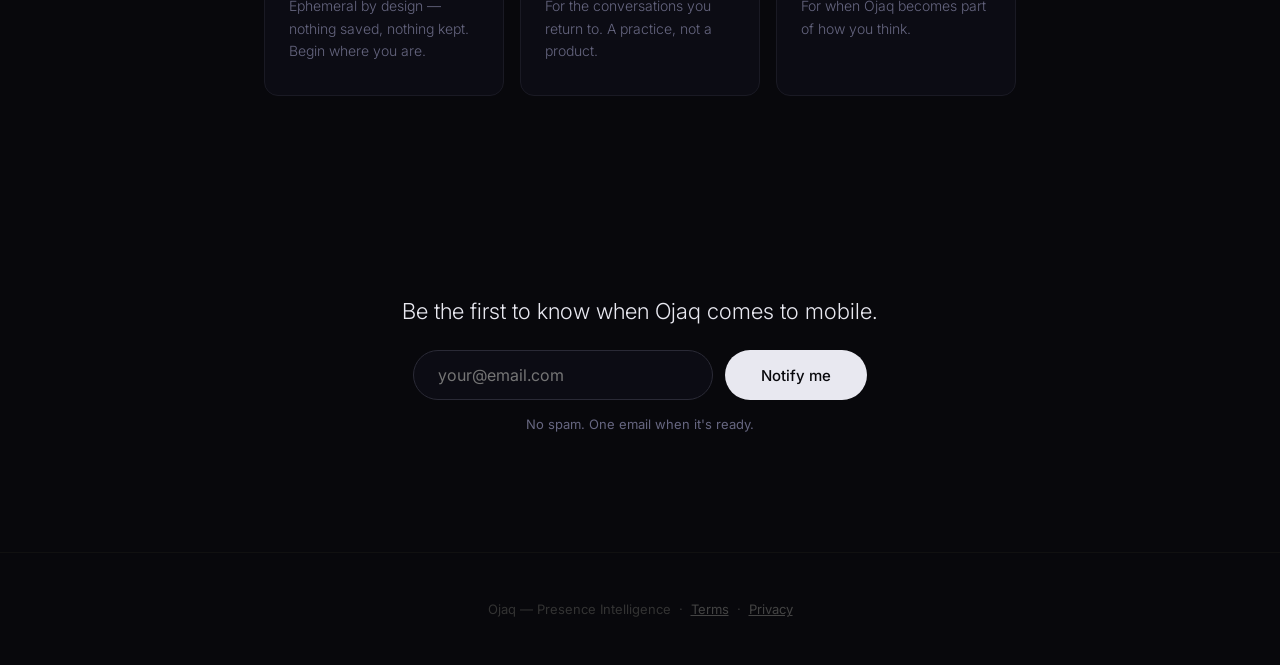
==== commit 3b93a2c3: "feat(landing): reposition waitlist as mobile-launch capture The waitlist is now a secondary CTA, not" ====
--- a/landing/index.html
+++ b/landing/index.html
@@ -326,19 +326,18 @@
   margin: 0;
 }
 
-/* ── waitlist ── */
+/* ── waitlist (secondary capture, lower visual weight) ── */
 .waitlist {
   text-align: center;
-  padding: 120px 24px 160px;
+  padding: 80px 24px 120px;
 }
 
 .waitlist h2 {
-  margin-bottom: 16px;
-}
-
-.waitlist p {
-  text-align: center;
-  margin-bottom: 40px;
+  font-size: clamp(18px, 2.5vw, 22px);
+  font-weight: 300;
+  color: var(--text);
+  margin-bottom: 24px;
+  line-height: 1.4;
 }
 
 .email-form {
@@ -564,13 +563,12 @@
   </div>
 </section>
 
-<!-- ── waitlist ── -->
+<!-- ── waitlist (secondary CTA — mobile-launch notification) ── -->
 <div class="waitlist">
-  <h2>Stay in the loop</h2>
-  <p>Ojaq is still evolving. Leave your email to hear about what's next.</p>
+  <h2>Be the first to know when Ojaq comes to mobile.</h2>
   <form class="email-form" id="waitlist-form">
     <input type="email" placeholder="your@email.com" required id="email-input">
-    <button type="submit">Join waitlist</button>
+    <button type="submit">Notify me</button>
   </form>
   <p class="email-note" id="form-note">No spam. One email when it's ready.</p>
 </div>
